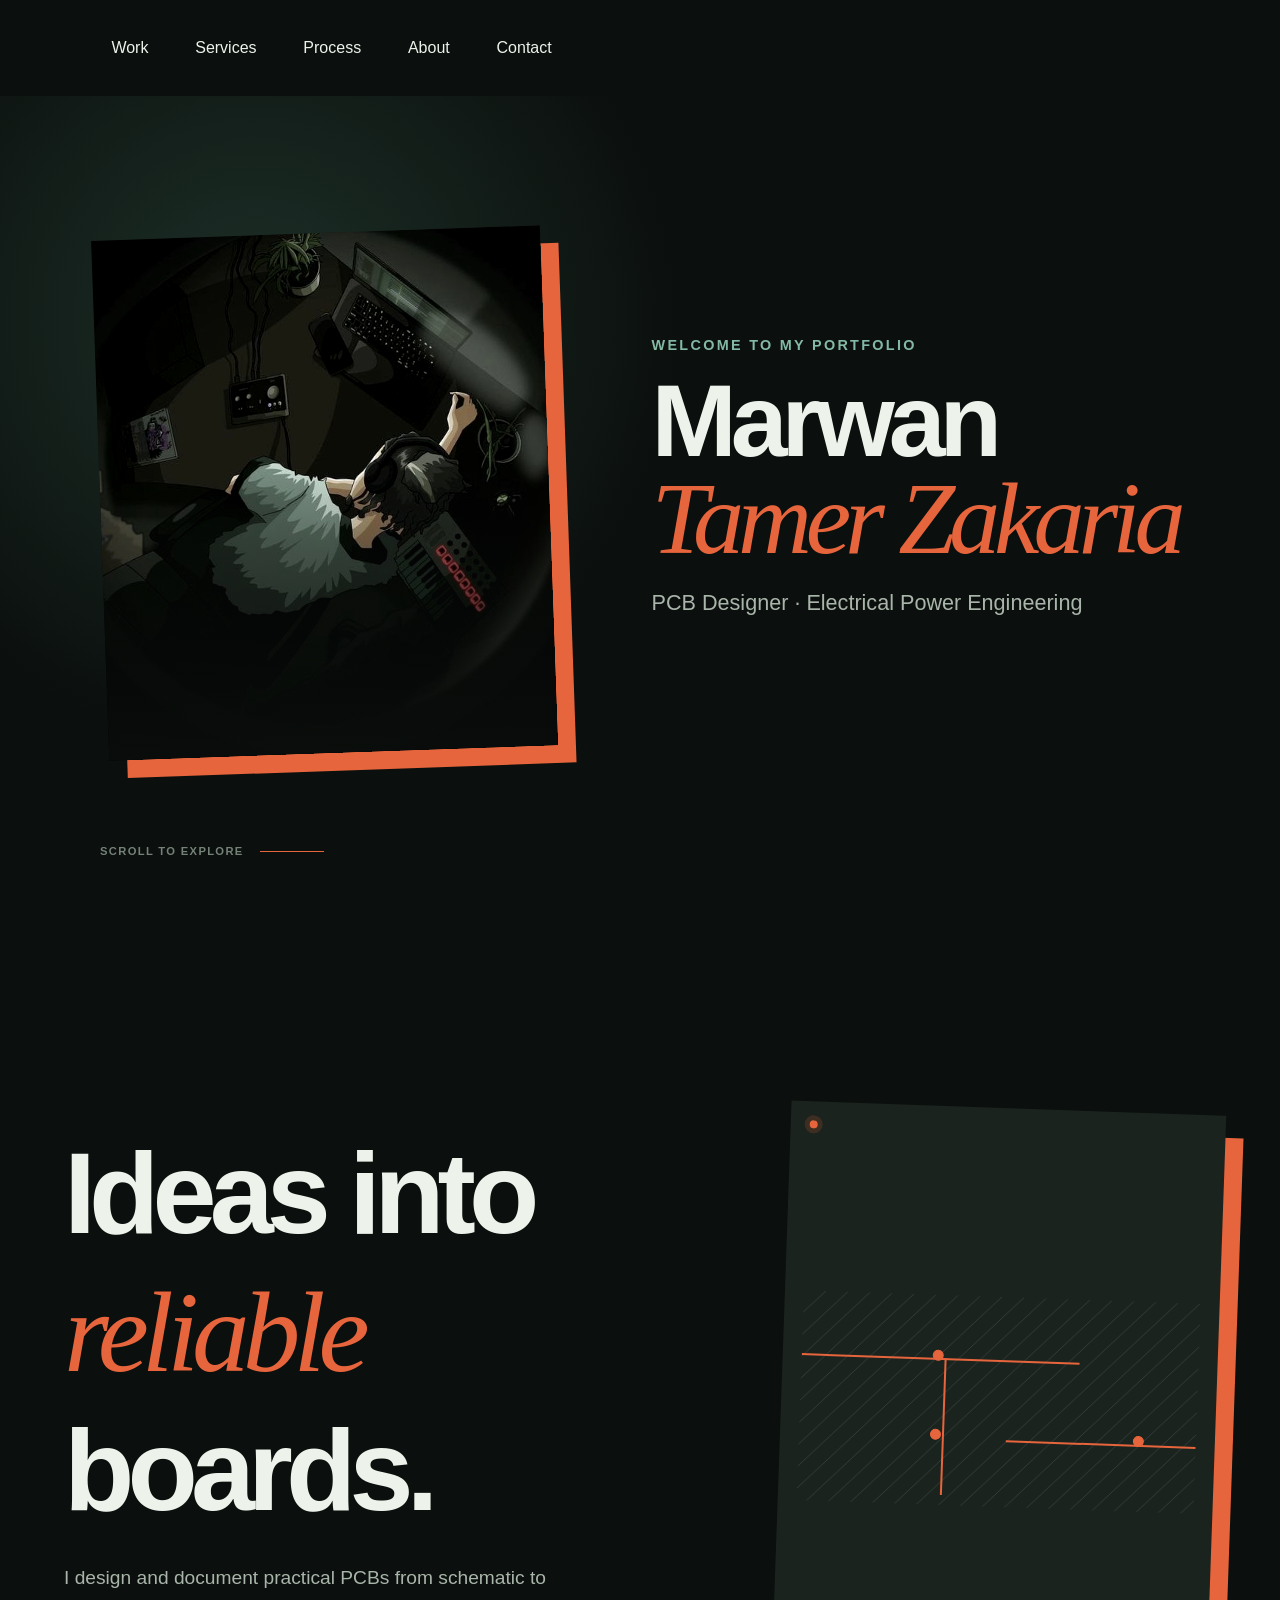
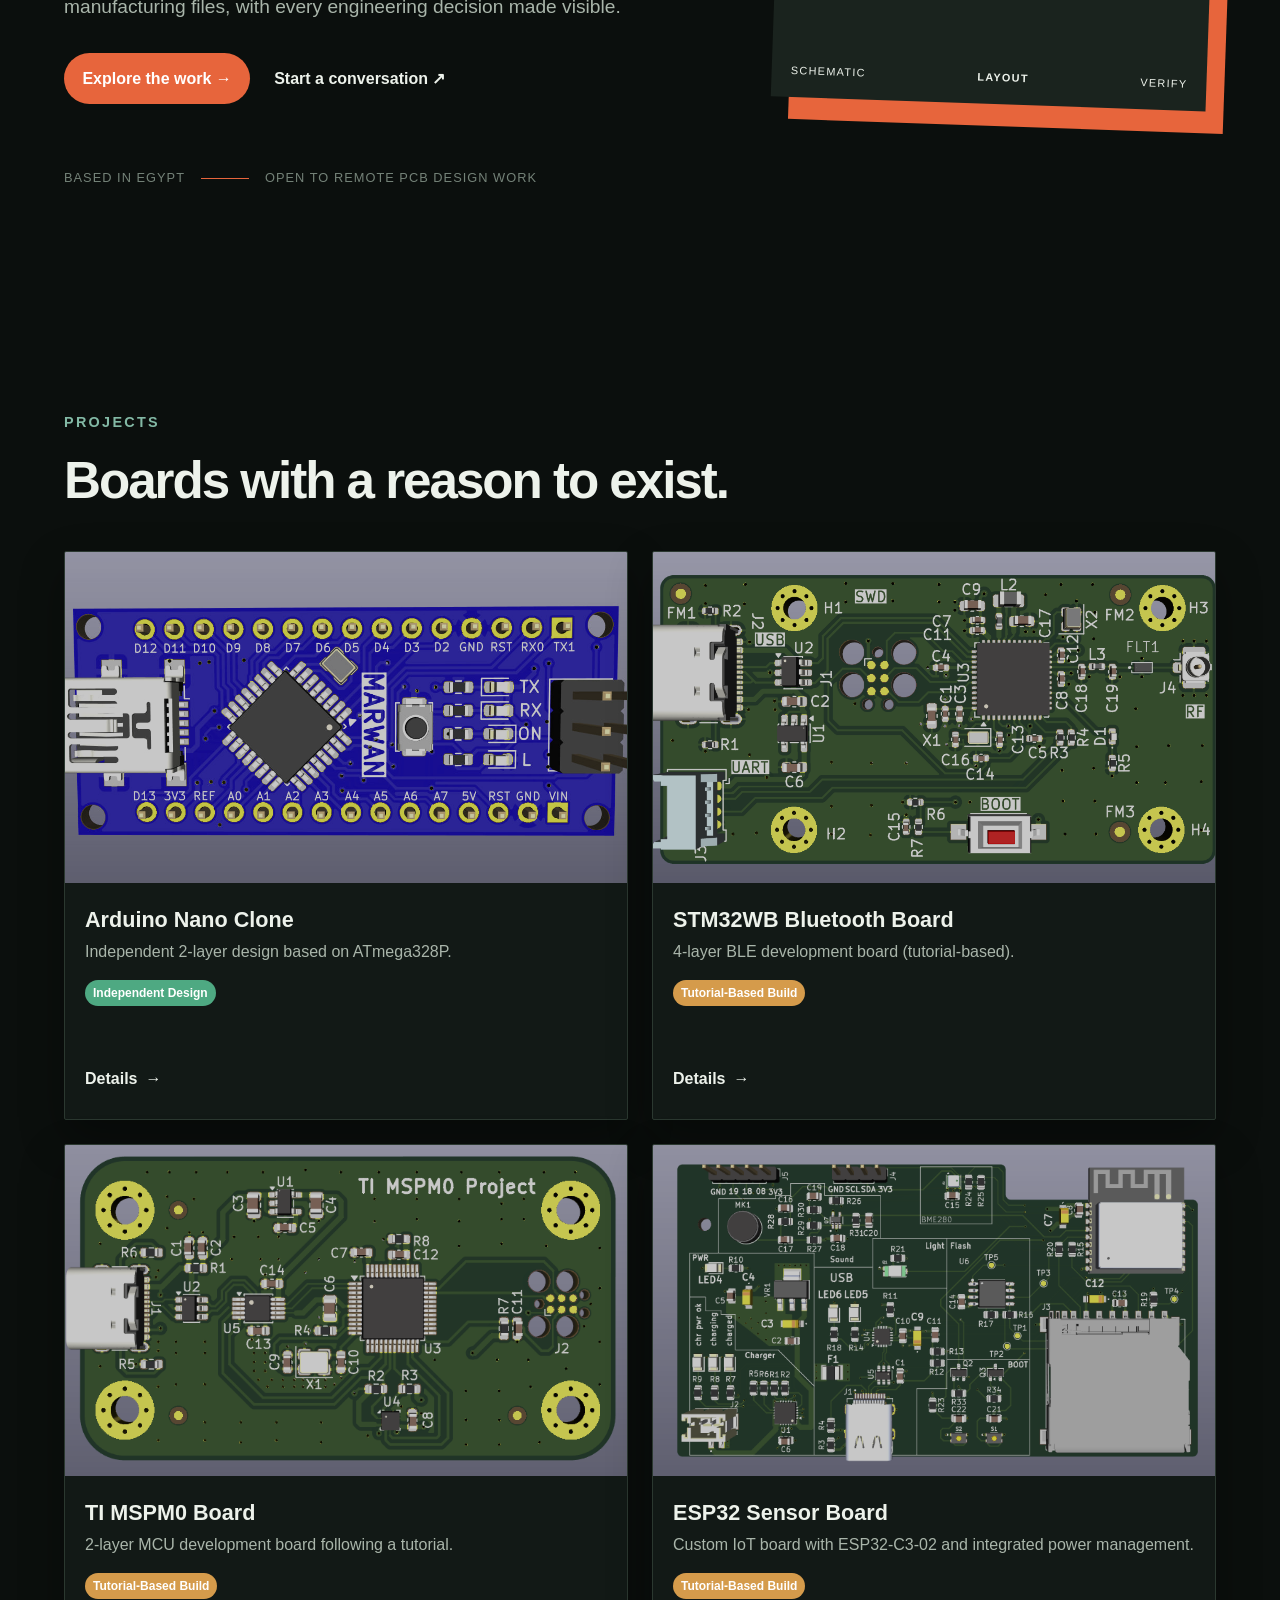
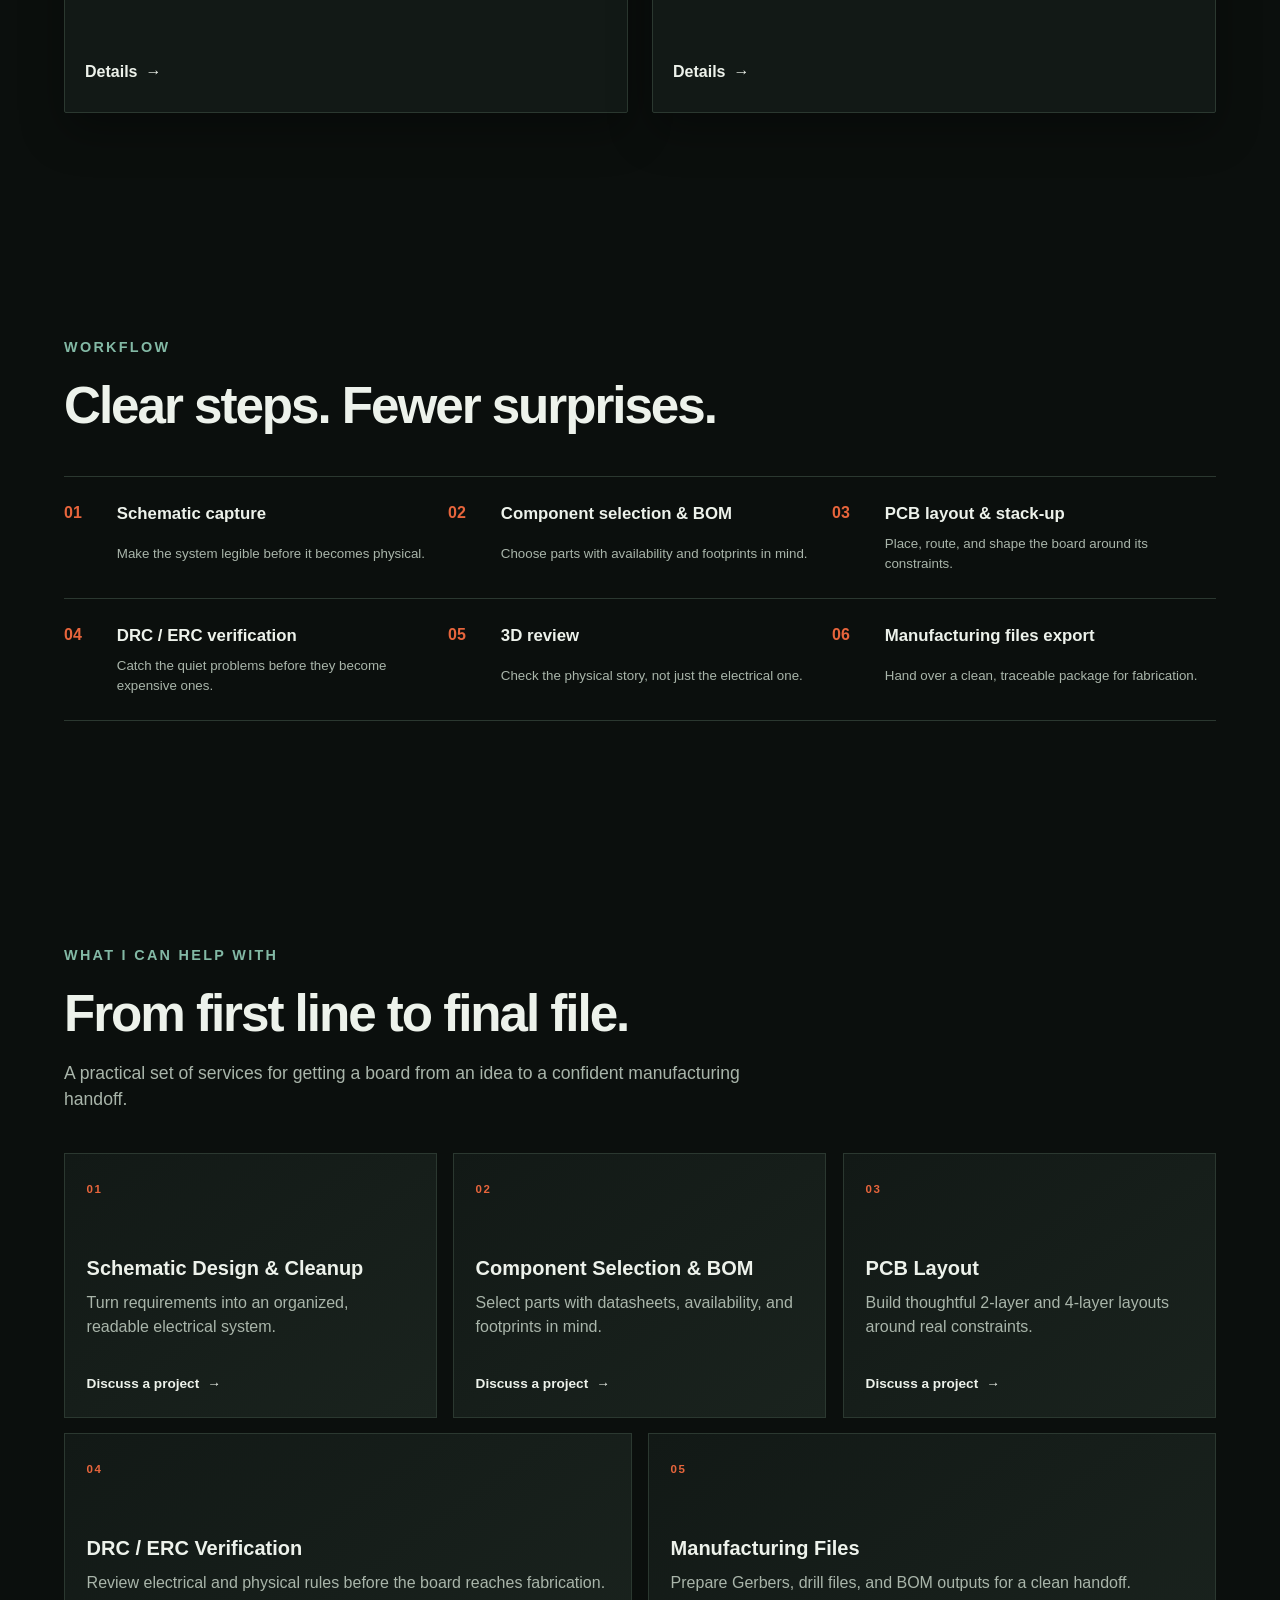
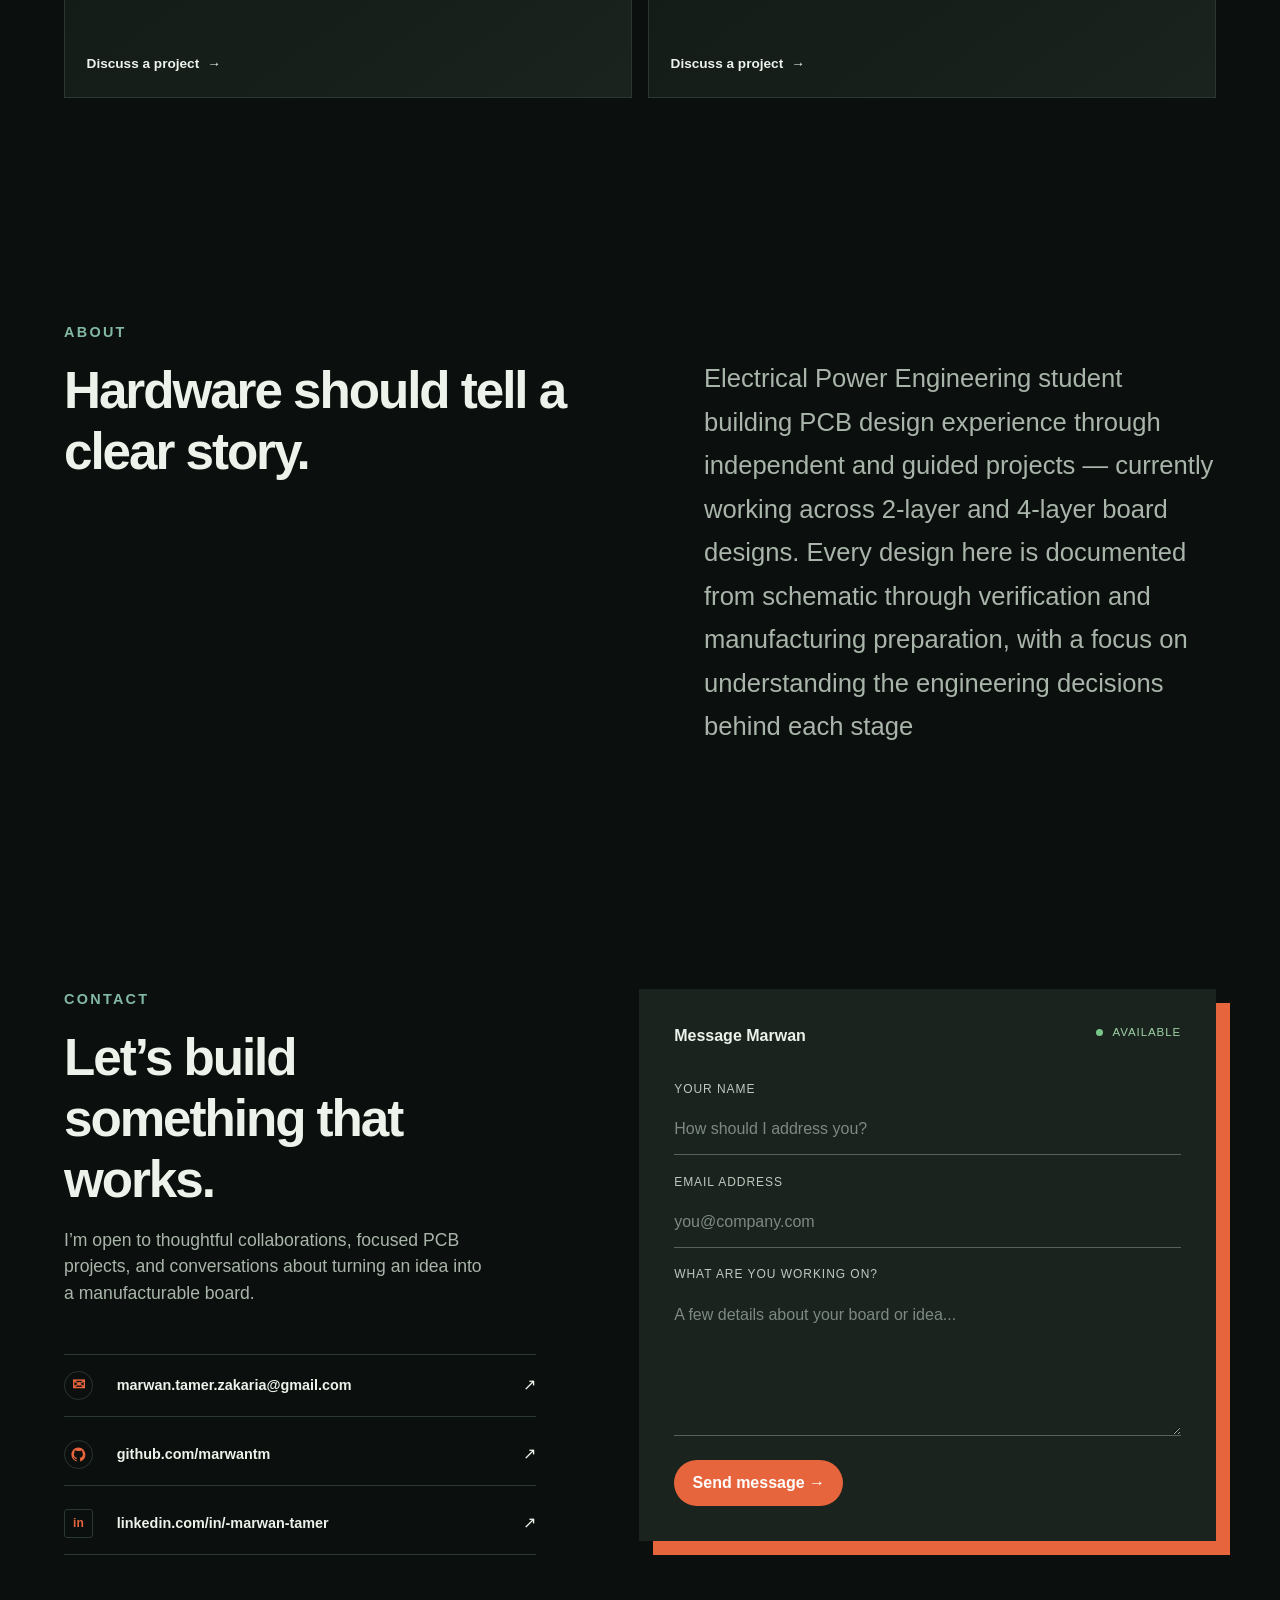
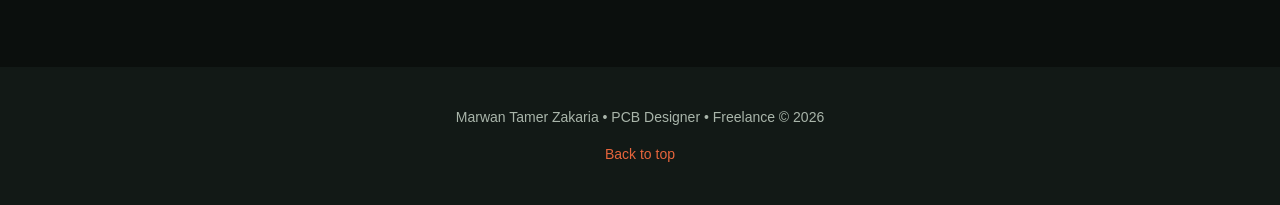
==== index.html @ 3e96b980 "Add files via upload" ====
<!DOCTYPE html>
<html lang="en">
<head>
  <meta charset="UTF-8">
  <meta name="viewport" content="width=device-width, initial-scale=1.0">
  <title>PCB Designer | Freelance</title>
  <meta name="description" content="Junior PCB designer portfolio showcasing an independent Arduino Nano clone and three tutorial‑based projects built with KiCad.">
  <meta property="og:title" content="PCB Designer | Freelance" />
  <meta property="og:description" content="Junior PCB designer portfolio showcasing an independent Arduino Nano clone and three tutorial‑based projects built with KiCad." />
  <link rel="stylesheet" href="css/variables.css">
  <link rel="stylesheet" href="css/base.css">
  <link rel="stylesheet" href="css/components.css">
  <link rel="stylesheet" href="css/project-page.css">
</head>
<body>
  <div class="scroll-progress" aria-hidden="true"><span></span></div>
  <!-- Top navigation -->
  <nav class="nav-primary intro-nav">
    <div class="container">
      <ul>
        <li><a href="#featured" data-scroll>Work</a></li>
        <li><a href="#services" data-scroll>Services</a></li>
        <li><a href="#process" data-scroll>Process</a></li>
        <li><a href="#about" data-scroll>About</a></li>
        <li><a href="#contact" data-scroll>Contact</a></li>
      </ul>
    </div>
  </nav>
  <!-- Intro cover page -->
  <section id="intro" class="intro-cover">
    <div class="intro-cover-inner">
      <div class="intro-photo">
        <img src="assets/images/marwan-hero.jpg" alt="Marwan's creative workspace" onerror="this.style.display='none'">
      </div>
      <div class="intro-copy">
        <p class="eyebrow">Welcome to my portfolio</p>
        <h1>Marwan<br><em>Tamer Zakaria</em></h1>
        <p>PCB Designer &middot; Electrical Power Engineering</p>
      </div>
    </div>
    <div class="intro-footer"><span>SCROLL TO EXPLORE</span><span class="intro-line"></span></div>
  </section>
  <!-- Hero Section -->
  <section id="hero" class="hero section container animate">
    <div class="hero-copy">
      <h1>Ideas into <em>reliable</em> boards.</h1>
      <p class="hero-lede">I design and document practical PCBs from schematic to manufacturing files, with every engineering decision made visible.</p>
      <div class="hero-actions">
        <a href="#featured" class="btn" data-scroll>Explore the work <span aria-hidden="true">&#8594;</span></a>
        <a href="#contact" class="text-link" data-scroll>Start a conversation <span aria-hidden="true">&#8599;</span></a>
      </div>
    </div>
    <div class="hero-console" aria-label="Portfolio snapshot">
      <div class="console-header"><span class="signal-dot"></span></div>
      <div class="trace-art" aria-hidden="true"><span></span><span></span><span></span><i></i><i></i><i></i></div>
      <div class="console-footer"><span>SCHEMATIC</span><strong>LAYOUT</strong><span>VERIFY</span></div>
    </div>
    <div class="hero-meta"><span>Based in Egypt</span><span class="meta-line"></span><span>Open to remote PCB design work</span></div>
  </section>

  <!-- Featured Work -->
  <section id="featured" class="section container animate">
    <div class="section-heading"><p class="eyebrow">Projects</p><h2>Boards with a reason to exist.</h2></div>
    <div class="grid project-grid">
      <div class="card project-card animate">
        <a class="card-image" href="project/nano-clone.html"><img src="assets/images/nano-clone/3d-front.jpg" alt="Arduino Nano Clone project preview"></a>
        <h3>Arduino Nano Clone</h3>
        <p>Independent 2‑layer design based on ATmega328P.</p>
        <span class="badge badge‑independent">Independent Design</span>
<p class="card-status">Design Status: In progress – Manufacturing pending</p>
        <a href="project/nano-clone.html" class="card-link">Details <span aria-hidden="true">&#8594;</span></a>
      </div>
      <div class="card project-card animate">
        <a class="card-image" href="project/stm32wb-bluetooth.html"><img src="assets/images/stm32wb-bluetooth/board.png" alt="STM32WB Bluetooth project preview"></a>
        <h3>STM32WB Bluetooth Board</h3>
        <p>4‑layer BLE development board (tutorial‑based).</p>
        <span class="badge badge‑tutorial">Tutorial‑Based Build</span>
<p class="card-status">Design Status: In progress – Manufacturing pending</p>
        <a href="project/stm32wb-bluetooth.html" class="card-link">Details <span aria-hidden="true">&#8594;</span></a>
      </div>
      <div class="card project-card animate">
        <a class="card-image" href="project/ti-mspm0.html"><img src="assets/images/ti-mspm0/board.png" alt="TI MSPM0 project preview"></a>
        <h3>TI MSPM0 Board</h3>
        <p>2‑layer MCU development board following a tutorial.</p>
        <span class="badge badge‑tutorial">Tutorial‑Based Build</span>
<p class="card-status">Design Status: In progress – Manufacturing pending</p>
        <a href="project/ti-mspm0.html" class="card-link">Details <span aria-hidden="true">&#8594;</span></a>
      </div>
      <div class="card project-card animate">
        <a class="card-image" href="project/esp32-sensor.html"><img src="assets/images/esp32-sensor/board.png" alt="ESP32 Sensor project preview"></a>
        <h3>ESP32 Sensor Board</h3>
        <p>Custom IoT board with ESP32‑C3‑02 and integrated power management.</p>
        <span class="badge badge‑tutorial">Tutorial‑Based Build</span>
<p class="card-status">Design Status: In progress – Manufacturing pending</p>
        <a href="project/esp32-sensor.html" class="card-link">Details <span aria-hidden="true">&#8594;</span></a>
      </div>
    </div>
  </section>

  <!-- Process -->
  <section id="process" class="section container animate">
    <div class="section-heading"><p class="eyebrow">Workflow</p><h2>Clear steps. Fewer surprises.</h2></div>
    <ol class="process-list">
      <li><span>01</span><strong>Schematic capture</strong><small>Make the system legible before it becomes physical.</small></li>
      <li><span>02</span><strong>Component selection & BOM</strong><small>Choose parts with availability and footprints in mind.</small></li>
      <li><span>03</span><strong>PCB layout & stack-up</strong><small>Place, route, and shape the board around its constraints.</small></li>
      <li><span>04</span><strong>DRC / ERC verification</strong><small>Catch the quiet problems before they become expensive ones.</small></li>
      <li><span>05</span><strong>3D review</strong><small>Check the physical story, not just the electrical one.</small></li>
      <li><span>06</span><strong>Manufacturing files export</strong><small>Hand over a clean, traceable package for fabrication.</small></li>
    </ol>
  </section>

  <!-- Services -->
  <section id="services" class="section container animate">
    <div class="section-heading"><p class="eyebrow">What I can help with</p><h2>From first line to final file.</h2><p>A practical set of services for getting a board from an idea to a confident manufacturing handoff.</p></div>
    <div class="service-grid">
      <article class="service-item"><span class="service-number">01</span><h3>Schematic Design & Cleanup</h3><p>Turn requirements into an organized, readable electrical system.</p><a href="#contact" class="card-link" data-scroll data-service="Schematic Design &amp; Cleanup">Discuss a project <span aria-hidden="true">&#8594;</span></a></article>
      <article class="service-item"><span class="service-number">02</span><h3>Component Selection & BOM</h3><p>Select parts with datasheets, availability, and footprints in mind.</p><a href="#contact" class="card-link" data-scroll data-service="Component Selection &amp; BOM">Discuss a project <span aria-hidden="true">&#8594;</span></a></article>
      <article class="service-item"><span class="service-number">03</span><h3>PCB Layout</h3><p>Build thoughtful 2-layer and 4-layer layouts around real constraints.</p><a href="#contact" class="card-link" data-scroll data-service="PCB Layout">Discuss a project <span aria-hidden="true">&#8594;</span></a></article>
      <article class="service-item"><span class="service-number">04</span><h3>DRC / ERC Verification</h3><p>Review electrical and physical rules before the board reaches fabrication.</p><a href="#contact" class="card-link" data-scroll data-service="DRC / ERC Verification">Discuss a project <span aria-hidden="true">&#8594;</span></a></article>
      <article class="service-item"><span class="service-number">05</span><h3>Manufacturing Files</h3><p>Prepare Gerbers, drill files, and BOM outputs for a clean handoff.</p><a href="#contact" class="card-link" data-scroll data-service="Manufacturing Files">Discuss a project <span aria-hidden="true">&#8594;</span></a></article>
    </div>
  </section>

  <!-- About -->
  <section id="about" class="section container animate">
    <div class="about-layout"><div><p class="eyebrow">About</p><h2>Hardware should tell a clear story.</h2></div><div class="about-copy"><p>Electrical Power Engineering student building PCB design experience through independent and guided projects &mdash; currently working across 2-layer and 4-layer board designs. Every design here is documented from schematic through verification and manufacturing preparation, with a focus on understanding the engineering decisions behind each stage</p></div></div>
  </section>

  <!-- Contact -->
  <section id="contact" class="section container animate">
    <div class="contact-layout">
      <div class="contact-intro">
        <p class="eyebrow">Contact</p>
        <h2>Let’s build something that works.</h2>
        <p>I’m open to thoughtful collaborations, focused PCB projects, and conversations about turning an idea into a manufacturable board.</p>
        <div class="contact-links">
          <a href="mailto:marwan.tamer.zakaria@gmail.com" aria-label="Email Marwan Tamer Zakaria"><span class="contact-icon" aria-hidden="true">&#9993;</span><strong>marwan.tamer.zakaria@gmail.com</strong><span aria-hidden="true">&#8599;</span></a>
          <a href="https://github.com/marwantm" target="_blank" rel="noopener" aria-label="Visit Marwan's GitHub"><span class="contact-icon contact-icon-github" aria-hidden="true"><svg viewBox="0 0 24 24"><path d="M12 2C6.48 2 2 6.58 2 12.24c0 4.52 2.87 8.35 6.84 9.7.5.1.68-.22.68-.49v-1.7c-2.78.62-3.37-1.38-3.37-1.38-.46-1.19-1.11-1.5-1.11-1.5-.91-.64.07-.63.07-.63 1 .07 1.53 1.06 1.53 1.06.9 1.58 2.36 1.12 2.94.86.09-.67.35-1.12.64-1.38-2.22-.26-4.56-1.14-4.56-5.06 0-1.12.39-2.03 1.03-2.75-.1-.26-.45-1.3.1-2.71 0 0 .84-.28 2.75 1.05A9.14 9.14 0 0 1 12 6.99c.85 0 1.7.12 2.49.36 1.91-1.33 2.75-1.05 2.75-1.05.55 1.41.2 2.45.1 2.71.64.72 1.03 1.63 1.03 2.75 0 3.93-2.35 4.8-4.58 5.05.36.32.68.94.68 1.9v2.82c0 .27.18.6.69.49A10.26 10.26 0 0 0 22 12.24C22 6.58 17.52 2 12 2Z"/></svg></span><strong>github.com/marwantm</strong><span aria-hidden="true">&#8599;</span></a>
          <a href="https://www.linkedin.com/in/-marwan-tamer" target="_blank" rel="noopener" aria-label="Visit Marwan's LinkedIn"><span class="contact-icon contact-icon-linkedin" aria-hidden="true">in</span><strong>linkedin.com/in/-marwan-tamer</strong><span aria-hidden="true">&#8599;</span></a>
        </div>
      </div>
      <form class="contact-form" action="mailto:marwan.tamer.zakaria@gmail.com" method="GET" enctype="text/plain">
        <div class="form-heading"><span>Message Marwan</span><span class="form-status"><i></i> Available</span></div>
        <label for="name">Your name</label>
        <input type="text" id="name" name="name" placeholder="How should I address you?" required>
        <label for="email">Email address</label>
        <input type="email" id="email" name="email" placeholder="you@company.com" required>
        <label for="message">What are you working on?</label>
        <textarea id="message" name="message" rows="5" placeholder="A few details about your board or idea..." required></textarea>
        <button type="submit" class="btn">Send message <span aria-hidden="true">&#8594;</span></button>
      </form>
    </div>
  </section>

  <footer>
    <div class="container">
      <p>Marwan Tamer Zakaria &#8226; PCB Designer &#8226; Freelance © 2026</p>
      <a href="#intro" data-scroll>Back to top</a>
    </div>
  </footer>

  <!-- Scripts -->
  <script type="module" src="js/navigation.js"></script>
    <script type="module" src="js/scroll-animations.js"></script>
  <script type="module">
    import { initNavigation } from './js/navigation.js';
        import { initScrollAnimations } from './js/scroll-animations.js';
    initNavigation();
        initScrollAnimations();
  </script>
</body>
</html>
---- css/variables.css ----
/* Portfolio design system */
:root {
  --bg-primary: #0b0f0d;
  --bg-surface: #121916;
  --bg-elevated: #1a231e;
  --text-primary: #edf2eb;
  --text-secondary: #a9b5aa;
  --text-muted: #748278;
  --border: #2b3830;
  --accent: #e7653c;
  --accent-hover: #f07d56;
  --accent-cool: #83b9a5;
  --status-success: #4ea982;
  --status-warning: #d59b4b;
  --shadow: 0 18px 45px rgba(0, 0, 0, 0.32);
}
---- css/base.css ----
/* Base styles – reset, typography, layout */

/* Box‑sizing */
*, *::before, *::after {
  box-sizing: border-box;
}

html {
  font-family: "Avenir Next", "Trebuchet MS", sans-serif;
  line-height: 1.5;
  -webkit-text-size-adjust: 100%;
  background-color: var(--bg-primary);
  scroll-behavior: smooth;
  color: var(--text-primary);
}

body {
  margin: 0;
  padding: 0;
  background-image: radial-gradient(var(--border) 0.7px, transparent 0.7px);
  background-size: 18px 18px;
  overflow-x: hidden;
}

h1, h2, h3, h4, h5, h6 {
  margin: 0 0 0.5rem 0;
  font-weight: 700;
  line-height: 1.2;
}

p {
  margin: 0 0 1rem 0;
}

a {
  color: var(--accent);
  text-decoration: none;
}
a:hover {
  text-decoration: underline;
}

img {
  max-width: 100%;
  height: auto;
  display: block;
}

/* Utility classes */
.container {
  width: 90%;
  max-width: 1200px;
  margin: 0 auto;
  padding: 1.5rem 0;
}

.section {
  padding: 7rem 0;
}

/* Larger typographic headings */
#hero h1 { font-size: clamp(3.5rem, 9vw, 8.5rem); letter-spacing: -0.06em; }
section h2 { font-size: clamp(2rem, 4vw, 4rem); letter-spacing: -0.04em; }

.sticky {
  position: sticky;
  top: 0;
  background: rgba(11, 15, 13, 0.88);
  backdrop-filter: blur(14px);
  z-index: 1000;
  border-bottom: 1px solid transparent;
  box-shadow: 0 8px 25px rgba(34, 45, 37, 0.04);
}

::selection { background: var(--accent); color: #0b0f0d; }

@media (max-width: 700px) {
  .container { width: calc(100% - 2.5rem); }
  .section { padding: 4.5rem 0; }
}
---- css/components.css ----
/* Component styles – buttons, cards, navigation, forms, etc. */

/* Buttons */
.btn {
  display: inline-block;
  padding: 0.85rem 1.15rem;
  background: var(--accent);
  color: #ffffff;
  border: none;
  border-radius: 999px;
  cursor: pointer;
  font-size: 1rem;
  font-weight: 700;
  transition: transform 0.25s ease, background 0.25s ease, box-shadow 0.25s ease;
}
.btn:hover {
  background: var(--accent-hover);
  transform: translateY(-3px);
  box-shadow: 0 10px 20px rgba(226, 96, 53, 0.22);
  text-decoration: none;
}

/* Cards (used for featured work) */
.card {
  background: var(--bg-surface);
  border: 1px solid var(--border);
  border-radius: 2px;
  padding: 0 1.25rem 1.35rem;
  box-shadow: var(--shadow);
  transition: transform 0.3s ease, border-color 0.3s ease, box-shadow 0.3s ease;
}
.card:hover {
  transform: translateY(-8px);
}

/* Badge */
.badge {
  display: inline-block;
  padding: 0.25rem 0.5rem;
  font-size: 0.75rem;
  font-weight: 600;
  border-radius: 4px;
  color: #ffffff;
}
.badge‑independent {
  background: var(--status-success);
}
.badge‑tutorial {
  background: var(--status-warning);
}

/* Navigation */
.nav-primary {
  display: flex;
  justify-content: space-between;
  align-items: center;
  background: var(--bg-primary);
  padding: 0.25rem max(1.25rem, calc((100% - 1200px) / 2));
}
.nav-primary ul {
  list-style: none;
  display: flex;
  gap: 1.5rem;
  margin: 0;
  padding: 0;
}
.nav-primary a {
  color: var(--text-primary);
  font-weight: 500;
}
.brand { display: flex; align-items: center; gap: 0.6rem; color: var(--text-primary) !important; font-weight: 800 !important; letter-spacing: -0.03em; }
.brand-mark { display: grid; place-items: center; width: 2rem; height: 2rem; color: var(--bg-surface); background: var(--text-primary); border-radius: 50%; font-size: 0.65rem; letter-spacing: 0; }
.nav-primary a:hover, .nav-primary a.active { color: var(--accent); text-decoration: none; }
.nav-primary a.active { font-weight: 800; }
.nav-contact { position: relative; }.nav-contact > a { display: inline-flex; align-items: center; padding: .45rem .65rem; border: 1px solid transparent; border-radius: 999px; transition: color .2s ease, background .2s ease, border-color .2s ease; }.nav-contact > a:hover, .nav-contact > a:focus-visible { color: var(--accent); background: var(--bg-elevated); border-color: var(--border); outline: none; }.nav-caret { display: inline-block; margin-left: .15rem; font-size: .8rem; transition: transform .2s ease; }.contact-menu { position: absolute; top: calc(100% + .65rem); right: 0; width: 10.5rem; padding: .45rem; border: 1px solid var(--border); background: var(--bg-elevated); box-shadow: var(--shadow); opacity: 0; visibility: hidden; transform: translateY(-8px); transition: opacity .2s ease, transform .2s ease, visibility .2s ease; }.nav-contact:hover .contact-menu, .nav-contact:focus-within .contact-menu, .nav-contact.is-open .contact-menu { opacity: 1 !important; visibility: visible !important; transform: translateY(0) !important; }.nav-contact:hover .nav-caret, .nav-contact:focus-within .nav-caret, .nav-contact.is-open .nav-caret { transform: rotate(180deg); }.contact-menu a { display: flex; align-items: center; gap: .65rem; padding: .65rem .7rem; color: var(--text-primary); font-size: .85rem; transition: color .2s ease, background .2s ease, transform .2s ease; }.contact-menu a:hover, .contact-menu a:focus-visible { background: var(--bg-surface); color: var(--accent); transform: translateX(4px); outline: none; }.contact-menu-icon { display: grid; place-items: center; width: 1.3rem; height: 1.3rem; color: var(--accent); font-size: .9rem; font-weight: 700; }.contact-menu-github svg { width: 1.05rem; height: 1.05rem; fill: currentColor; }.contact-menu-linkedin { border: 1px solid currentColor; border-radius: 2px; font-size: .65rem; }

.scroll-progress { position: fixed; inset: 0 0 auto; height: 3px; z-index: 2001; background: transparent; }
.scroll-progress span { display: block; height: 100%; width: 0; background: var(--accent); transform-origin: left; }

.intro-cover { min-height: 100vh; display: flex; flex-direction: column; justify-content: center; padding: clamp(2rem, 6vw, 6rem) max(1.25rem, calc((100% - 1200px) / 2)); background: radial-gradient(circle at 20% 25%, #1d3028 0, transparent 35%), var(--bg-primary); }
.intro-cover-inner { width: 100%; max-width: 1080px; margin: 0 auto; display: grid; grid-template-columns: minmax(260px, .85fr) minmax(0, 1fr); align-items: center; gap: clamp(2rem, 8vw, 8rem); }
.intro-photo { position: relative; min-height: 520px; overflow: hidden; background: radial-gradient(circle at 60% 30%, #374039 0, #161b18 35%, #080a09 75%); box-shadow: 18px 18px 0 var(--accent); transform: rotate(-2deg); }
.intro-photo::after { content: ""; position: absolute; inset: 0; background: linear-gradient(180deg, transparent 45%, rgba(11, 15, 13, .82)); pointer-events: none; }
.intro-photo img { width: 100%; height: 100%; min-height: 520px; object-fit: cover; filter: saturate(.78) contrast(1.1); }
.intro-photo-label { position: absolute; z-index: 1; bottom: 1.2rem; left: 1.2rem; color: var(--text-primary); font-size: .68rem; font-weight: 800; letter-spacing: .14em; }
.intro-copy h1 { margin: 1rem 0 1.2rem; font-size: clamp(3.5rem, 8vw, 7.5rem); line-height: .95; letter-spacing: -.06em; }
.intro-copy h1 em { color: var(--accent); font-family: Georgia, serif; font-weight: 400; }
.intro-copy > p:not(.eyebrow) { color: var(--text-secondary); font-size: clamp(1rem, 1.7vw, 1.35rem); margin-bottom: 2rem; }
.intro-footer { width: 100%; max-width: 1080px; margin: clamp(4rem, 10vh, 8rem) auto 0; display: flex; align-items: center; gap: 1rem; color: var(--text-muted); font-size: .7rem; font-weight: 800; letter-spacing: .12em; }.intro-line { width: 4rem; height: 1px; background: var(--accent); }

.hero { min-height: min(780px, calc(100vh - 4rem)); display: grid; grid-template-columns: minmax(0, 1.2fr) minmax(280px, 0.8fr); align-content: center; gap: 4rem; position: relative; }
.hero-copy { position: relative; z-index: 1; }
.eyebrow { color: var(--accent-cool); font-size: 0.9rem; font-weight: 800; letter-spacing: 0.16em; text-transform: uppercase; }
.hero h1 { max-width: 850px; margin: 1rem 0 1.5rem; }
.hero h1 em { color: var(--accent); font-family: Georgia, serif; font-weight: 400; }
.hero-lede { color: var(--text-secondary); font-size: clamp(1rem, 1.5vw, 1.25rem); max-width: 560px; }
.hero-actions { display: flex; align-items: center; gap: 1.5rem; margin-top: 2rem; flex-wrap: wrap; }
.text-link, .card-link { color: var(--text-primary); font-weight: 800; }
.text-link:hover, .card-link:hover { color: var(--accent); text-decoration: none; }
.hero-console { background: var(--bg-elevated); color: var(--text-primary); min-height: 350px; padding: 1.2rem; display: flex; flex-direction: column; justify-content: space-between; transform: rotate(2deg); box-shadow: 18px 22px 0 var(--accent); }
.console-header, .console-footer { display: flex; justify-content: space-between; font-size: 0.68rem; letter-spacing: 0.12em; }
.signal-dot { width: 8px; height: 8px; background: var(--accent); border-radius: 50%; box-shadow: 0 0 0 5px rgba(226, 96, 53, 0.18); }
.trace-art { height: 210px; position: relative; background: linear-gradient(135deg, transparent 49%, rgba(237, 242, 235, .12) 50%, transparent 51%); background-size: 22px 22px; overflow: hidden; }
.trace-art span, .trace-art i { position: absolute; display: block; border: 1px solid var(--accent); }
.trace-art span:nth-child(1) { width: 70%; top: 30%; left: 0; }.trace-art span:nth-child(2) { height: 65%; top: 30%; left: 36%; }.trace-art span:nth-child(3) { width: 48%; top: 68%; right: 0; }
.trace-art i { width: 11px; height: 11px; border-radius: 50%; background: var(--accent); }.trace-art i:nth-of-type(1) { top: 26%; left: 33%; }.trace-art i:nth-of-type(2) { top: 64%; left: 33%; }.trace-art i:nth-of-type(3) { top: 64%; right: 13%; }
.hero-meta { grid-column: 1 / -1; display: flex; gap: 1rem; align-items: center; color: var(--text-muted); font-size: 0.8rem; text-transform: uppercase; letter-spacing: 0.08em; }.meta-line { width: 3rem; height: 1px; background: var(--accent); }
.section-heading { max-width: 680px; margin-bottom: 2.5rem; }.section-heading h2 { margin-bottom: 1rem; }.section-heading > p:last-child { color: var(--text-secondary); font-size: 1.1rem; }
.service-grid { display: grid; grid-template-columns: repeat(6, 1fr); gap: 1rem; }.service-item { grid-column: span 2; min-height: 250px; padding: 1.35rem; border: 1px solid var(--border); background: linear-gradient(145deg, var(--bg-surface), var(--bg-elevated)); transition: transform .3s ease, border-color .3s ease; }.service-item:nth-child(n + 4) { grid-column: span 3; }.service-item:hover { transform: translateY(-6px); border-color: var(--accent); }.service-number, .skills-marker { color: var(--accent); font-size: .72rem; font-weight: 800; letter-spacing: .12em; }.service-item h3 { margin: 3.5rem 0 .7rem; font-size: 1.25rem; }.service-item p { min-height: 3.2rem; color: var(--text-secondary); }.service-item .card-link { font-size: .85rem; }
.skills-header { display: flex; justify-content: space-between; gap: 2rem; }.skills-marker { padding-top: 1rem; text-align: right; }.skills-marker small { color: var(--text-muted); font-size: .55rem; }.skill-list { border-top: 1px solid var(--border); }.skill-row { display: grid; grid-template-columns: 3rem minmax(170px, .7fr) 1fr; gap: 1rem; align-items: center; padding: 1.2rem 0; border-bottom: 1px solid var(--border); }.skill-row > span { color: var(--accent); font-size: .75rem; font-weight: 800; }.skill-row strong { font-size: 1.1rem; }.skill-row p { margin: 0; color: var(--text-secondary); }.about-layout { display: grid; grid-template-columns: 1fr 1fr; gap: clamp(2rem, 10vw, 10rem); align-items: start; }.about-layout h2 { margin-top: 1rem; }.about-copy { padding-top: 2.2rem; color: var(--text-secondary); font-size: 1.15rem; }.about-copy strong { color: var(--text-primary); }.about-facts { display: grid; grid-template-columns: repeat(3, 1fr); gap: 1rem; margin-top: 2.5rem; padding-top: 1.2rem; border-top: 1px solid var(--border); font-size: .78rem; }.about-facts span { display: grid; gap: .35rem; }.about-facts strong { color: var(--accent-cool); font-size: .65rem; letter-spacing: .1em; text-transform: uppercase; }
.contact-layout { display: grid; grid-template-columns: minmax(0, 0.9fr) minmax(320px, 1.1fr); gap: clamp(2rem, 8vw, 8rem); align-items: start; }.contact-intro h2 { margin: 1rem 0; }.contact-intro > p:not(.eyebrow) { color: var(--text-secondary); max-width: 420px; font-size: 1.1rem; }.contact-links { margin-top: 3rem; border-top: 1px solid var(--border); }.contact-links a { display: grid; grid-template-columns: 2.5rem 1fr auto; gap: 0.8rem; align-items: center; padding: 1rem 0; border-bottom: 1px solid var(--border); color: var(--text-primary); }.contact-links a:hover { color: var(--accent); text-decoration: none; }.contact-icon { display: grid; place-items: center; width: 1.8rem; height: 1.8rem; border: 1px solid var(--border); border-radius: 50%; color: var(--accent); font-size: 1rem; font-weight: 700; }.contact-icon-github { font-size: .65rem; box-shadow: inset 0 0 0 4px var(--bg-primary); }.contact-icon-linkedin { border-radius: 3px; font-size: .75rem; }.contact-links strong { font-size: 0.9rem; overflow-wrap: anywhere; }.contact-form { padding: clamp(1.3rem, 3vw, 2.2rem); background: var(--bg-elevated); color: var(--text-primary); box-shadow: 14px 14px 0 var(--accent); }.form-heading { display: flex; justify-content: space-between; gap: 1rem; margin-bottom: 2rem; font-weight: 800; }.form-status { color: #9dd2a6; font-size: 0.72rem; font-weight: 500; text-transform: uppercase; letter-spacing: 0.08em; }.form-status i { display: inline-block; width: 7px; height: 7px; margin-right: 0.35rem; background: #76c788; border-radius: 50%; }.contact-form label { display: block; margin: 1.1rem 0 0.4rem; color: #bfc9c0; font-size: 0.75rem; text-transform: uppercase; letter-spacing: 0.08em; }.contact-form input, .contact-form textarea { display: block; width: 100%; padding: 0.8rem 0; border: 0; border-bottom: 1px solid #55615b; border-radius: 0; outline: 0; background: transparent; color: var(--text-primary); font: inherit; resize: vertical; }.contact-form input::placeholder, .contact-form textarea::placeholder { color: #7d8981; }.contact-form input:focus, .contact-form textarea:focus { border-color: var(--accent); }.contact-form .btn { margin-top: 1.5rem; }
.project-grid { display: grid; grid-template-columns: repeat(2, minmax(0, 1fr)); gap: 1.5rem; }
.project-card { text-align: left; overflow: hidden; padding-bottom: 1.75rem; }.project-card h3 { margin-top: 1.5rem; font-size: 1.35rem; }.project-card p { color: var(--text-secondary); max-width: 34rem; }.card-image { display: block; margin: 0 -1.25rem; background: var(--bg-elevated); overflow: hidden; aspect-ratio: 1.7; }.card-image img { width: 100%; height: 100%; object-fit: cover; filter: brightness(.78) saturate(.82); transition: transform 0.5s ease, filter 0.5s ease; }.project-card:hover .card-image img { transform: scale(1.06); filter: brightness(.95) saturate(1); }.card-link { display: inline-flex; gap: 0.5rem; margin-top: 1rem; }.badge { border-radius: 999px; }.card-status { opacity: 1; }
.process-list { list-style: none; padding: 0; margin: 0; display: grid; grid-template-columns: repeat(3, 1fr); border-top: 1px solid var(--border); }.process-list li { display: grid; grid-template-columns: 2.5rem 1fr; column-gap: 0.8rem; padding: 1.5rem 1rem 1.5rem 0; border-bottom: 1px solid var(--border); }.process-list span { color: var(--accent); font-weight: 800; }.process-list strong { font-size: 1.05rem; }.process-list small { grid-column: 2; color: var(--text-secondary); margin-top: 0.5rem; }

@media (max-width: 900px) { .project-grid { grid-template-columns: repeat(2, 1fr); }.hero { gap: 2rem; }.hero-console { min-height: 280px; } }
@media (max-width: 900px) { .service-grid { grid-template-columns: repeat(2, 1fr); }.service-item, .service-item:nth-child(n + 4) { grid-column: span 1; }.about-layout { gap: 2rem; } }
@media (max-width: 650px) { .nav-primary { align-items: flex-start; }.nav-primary ul { gap: 0.8rem; overflow-x: auto; scrollbar-width: none; padding-bottom: 0.2rem; }.nav-primary ul::-webkit-scrollbar { display: none; }.brand span:last-child { display: none; }.hero { display: block; padding-top: 5rem; }.hero-console { margin: 3rem 0 1rem; transform: rotate(1deg); }.hero-meta { margin-top: 3rem; }.project-grid, .process-list, .contact-layout { grid-template-columns: 1fr; }.process-list li { padding-right: 0; }.contact-links { margin-top: 2rem; }.contact-form { margin-top: 1rem; box-shadow: 8px 8px 0 var(--accent); } }
@media (max-width: 650px) { .skills-header, .about-layout { display: block; }.skills-marker { display: none; }.skill-row { grid-template-columns: 2rem 1fr; gap: .6rem; }.skill-row p { grid-column: 2; }.about-copy { padding-top: 0; }.about-facts { grid-template-columns: 1fr; } }
@media (max-width: 650px) { .intro-cover { min-height: 100svh; padding-top: 4rem; padding-bottom: 2rem; }.intro-cover-inner { display: flex; flex-direction: column-reverse; align-items: stretch; gap: 3rem; }.intro-photo { min-height: 45vh; max-height: 480px; }.intro-photo img { min-height: 45vh; }.intro-copy h1 { font-size: clamp(3.5rem, 17vw, 5.5rem); }.intro-footer { margin-top: 4rem; } }

/* Footer */
.about-copy { font-size: clamp(1.25rem, 2vw, 1.65rem); line-height: 1.7; }
.nav-primary ul > li > a { display: inline-block; padding: .45rem .65rem; border: 1px solid transparent; border-radius: 999px; transition: color .2s ease, background .2s ease, border-color .2s ease, transform .2s ease, box-shadow .2s ease; }
.nav-primary ul > li > a:hover, .nav-primary ul > li > a:focus-visible { color: var(--accent); background: var(--bg-elevated); border-color: var(--border); transform: translateY(-3px); box-shadow: 0 8px 18px rgba(231, 101, 60, .22); outline: none; text-decoration: none; }
.contact-links a { position: relative; transition: color .2s ease, border-color .2s ease, transform .25s ease, box-shadow .25s ease; }
.contact-links a + a { margin-top: .45rem; }
.contact-links a:hover, .contact-links a:focus-visible { transform: translateY(-4px); border-color: var(--accent); box-shadow: 0 8px 18px rgba(231, 101, 60, .2); outline: none; }
.nav-contact > a { transition: color .2s ease, background .2s ease, border-color .2s ease, transform .2s ease, box-shadow .2s ease; }
.nav-contact > a:hover, .nav-contact > a:focus-visible { transform: translateY(-3px); box-shadow: 0 8px 18px rgba(231, 101, 60, .28); }
.contact-menu a:hover, .contact-menu a:focus-visible { transform: translate(4px, -2px); }

.contact-icon-github svg { width: 1.05rem; height: 1.05rem; fill: currentColor; }

footer {
  background: var(--bg-surface);
  color: var(--text-secondary);
  padding: 1rem 0;
  text-align: center;
  font-size: 0.875rem;
}

/* Lightbox overlay */
#lightbox {
  position: fixed;
  inset: 0;
  background: rgba(0,0,0,0.8);
  display: none;
  align-items: center;
  justify-content: center;
  z-index: 2000;
}
#lightbox img {
  max-width: 90%;
  max-height: 90%;
}

/* Scroll reveal animations */
.pre-animation {
  opacity: 0;
  transform: translateY(36px) scale(.985);
  transition: opacity 0.8s ease, transform 0.8s cubic-bezier(.16, 1, .3, 1);
  will-change: opacity, transform;
}
.pre-animation:not(.in-view) {
  opacity: 0 !important;
  transform: translateY(36px) scale(.985) !important;
}
.in-view {
  opacity: 1;
  transform: translateY(0) scale(1);
}

@media (prefers-reduced-motion: reduce) {
  html { scroll-behavior: auto; }
}

/* Card enhancements */
.card:hover, .card:focus-visible {
  border-color: var(--accent);
  box-shadow: var(--shadow);
}
.card-status {
  opacity: 0;
  font-size: 0.85rem;
  margin-top: 0.5rem;
  transition: opacity 0.2s ease;
}
.card:hover .card-status, .card:focus-visible .card-status {
  opacity: 1;
}

/* Active nav link */
.nav-primary a.active {
  font-weight: bold;
}
---- css/project-page.css ----
/* Project page layout – sidebar + content, responsive */

.project-container {
  display: grid;
  grid-template-columns: 250px 1fr;
  gap: 2rem;
}

@media (max-width: 991px) {
  .project-container {
    grid-template-columns: 1fr;
  }
}

.project-sidebar {
  position: sticky;
  top: 80px; /* below top nav */
  height: fit-content;
}

.project-sidebar ul {
  list-style: none;
  padding: 0;
  margin: 0;
}

.project-sidebar a {
  display: block;
  padding: 0.5rem 0;
  color: var(--text-primary);
}

.project-content section {
  margin-bottom: 3rem;
}

.status-block {
  background: var(--bg-elevated);
  border-left: 4px solid var(--accent);
  padding: 1rem;
  margin-bottom: 1rem;
}

.spec-table {
  width: 100%;
  border-collapse: collapse;
  margin-bottom: 2rem;
}
.spec-table th,
.spec-table td {
  border: 1px solid var(--border);
  padding: 0.5rem;
  text-align: left;
}
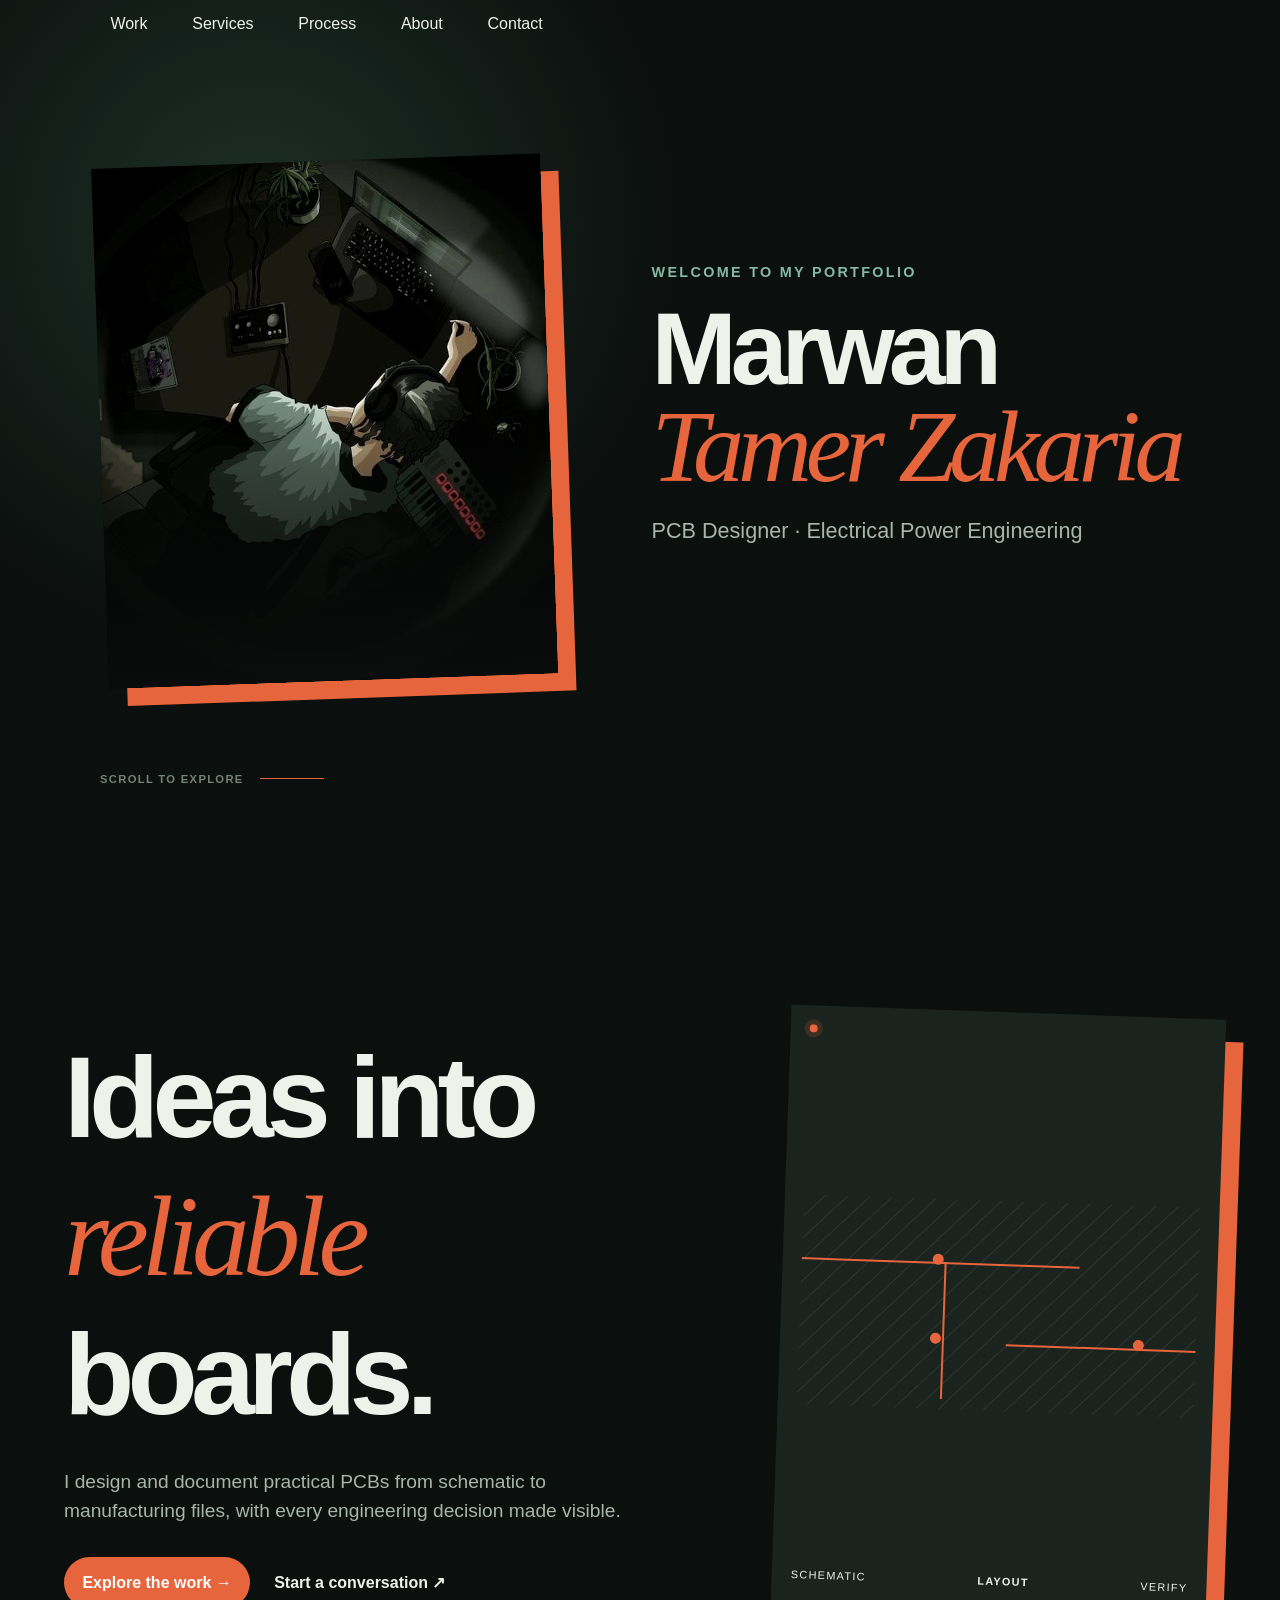
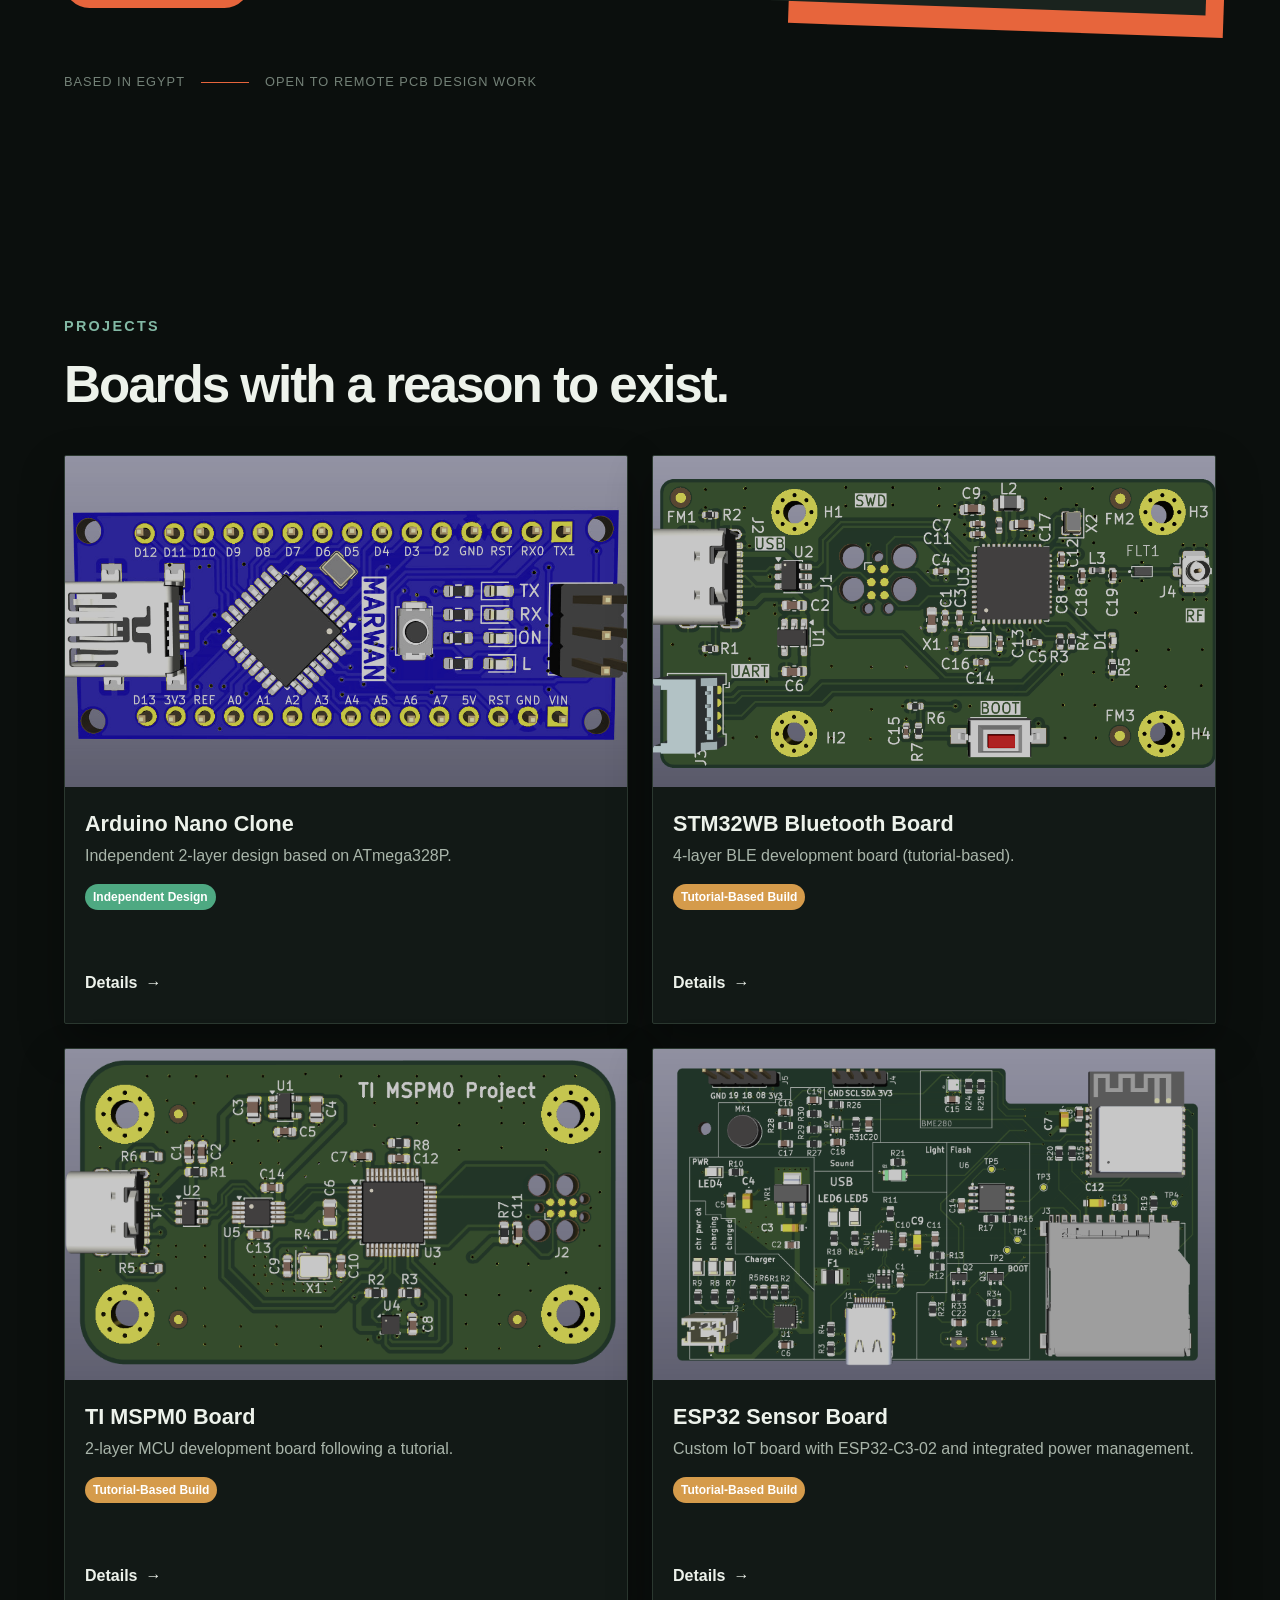
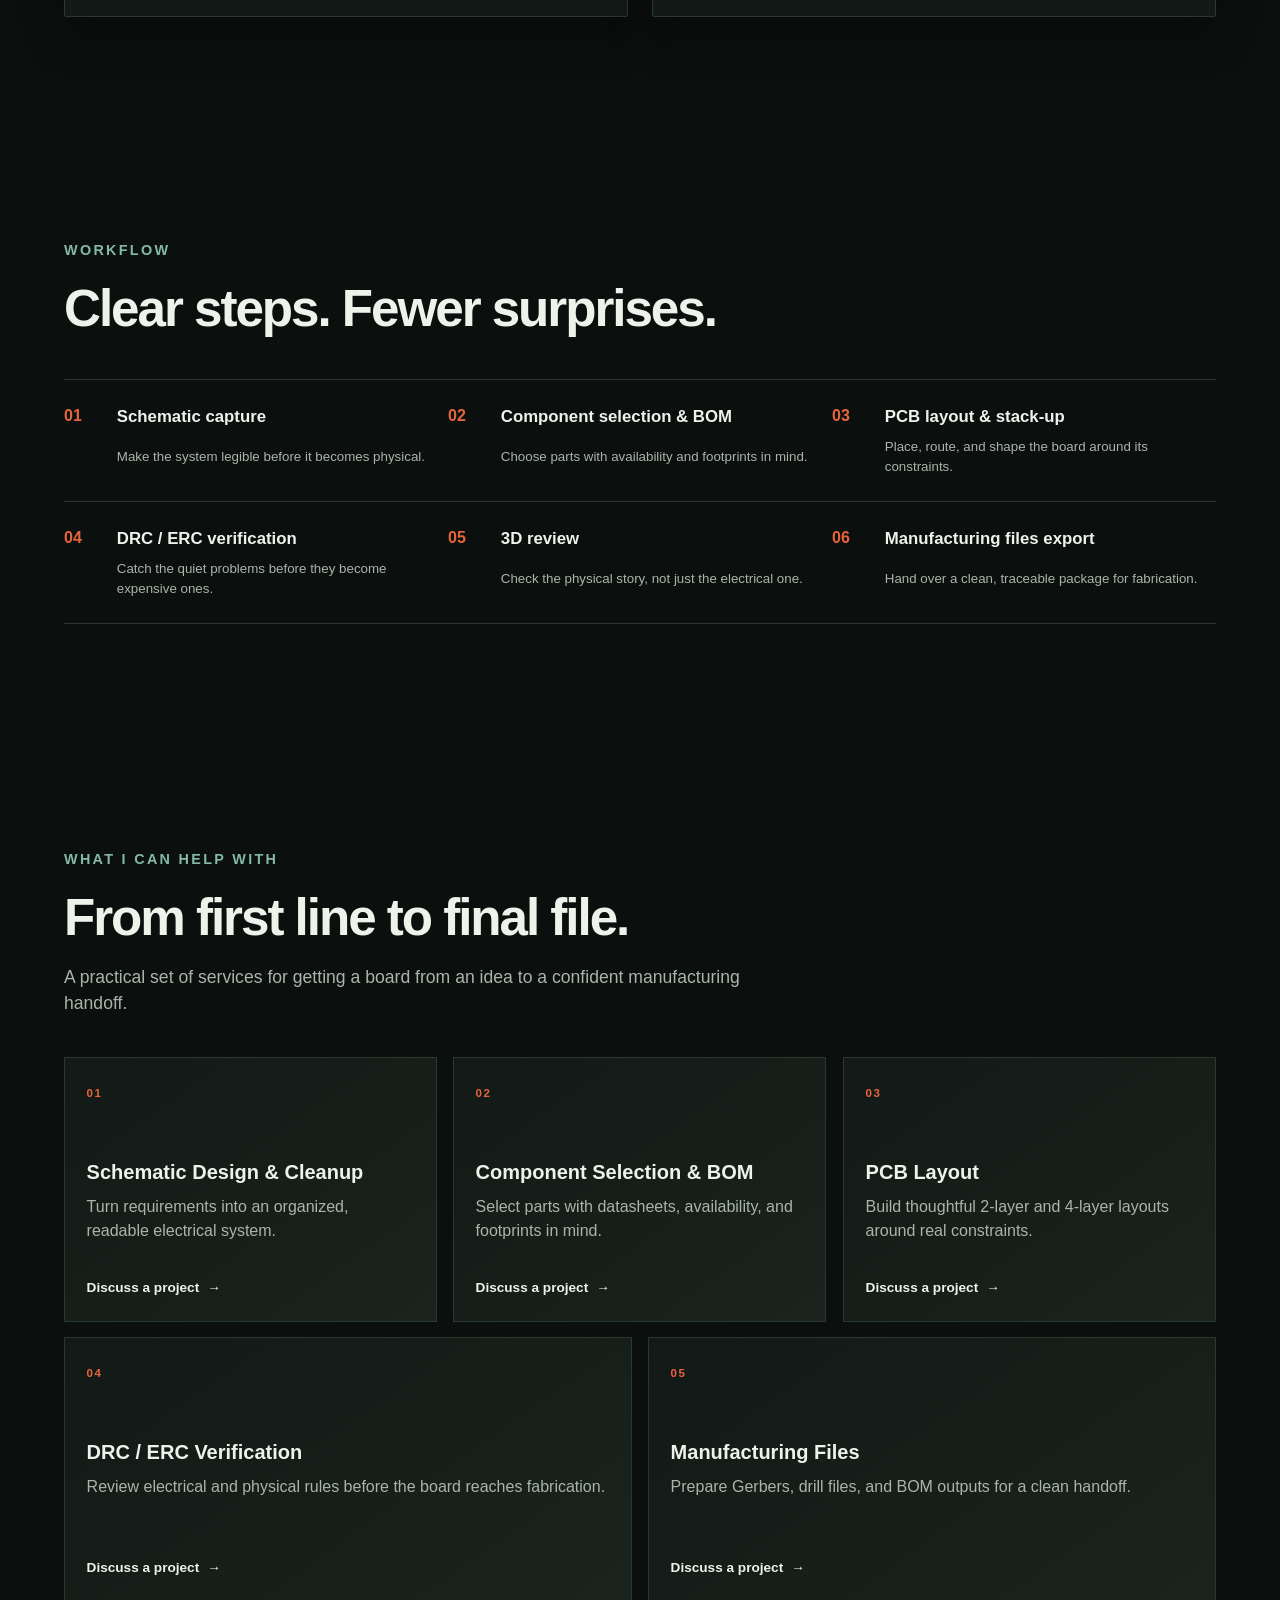
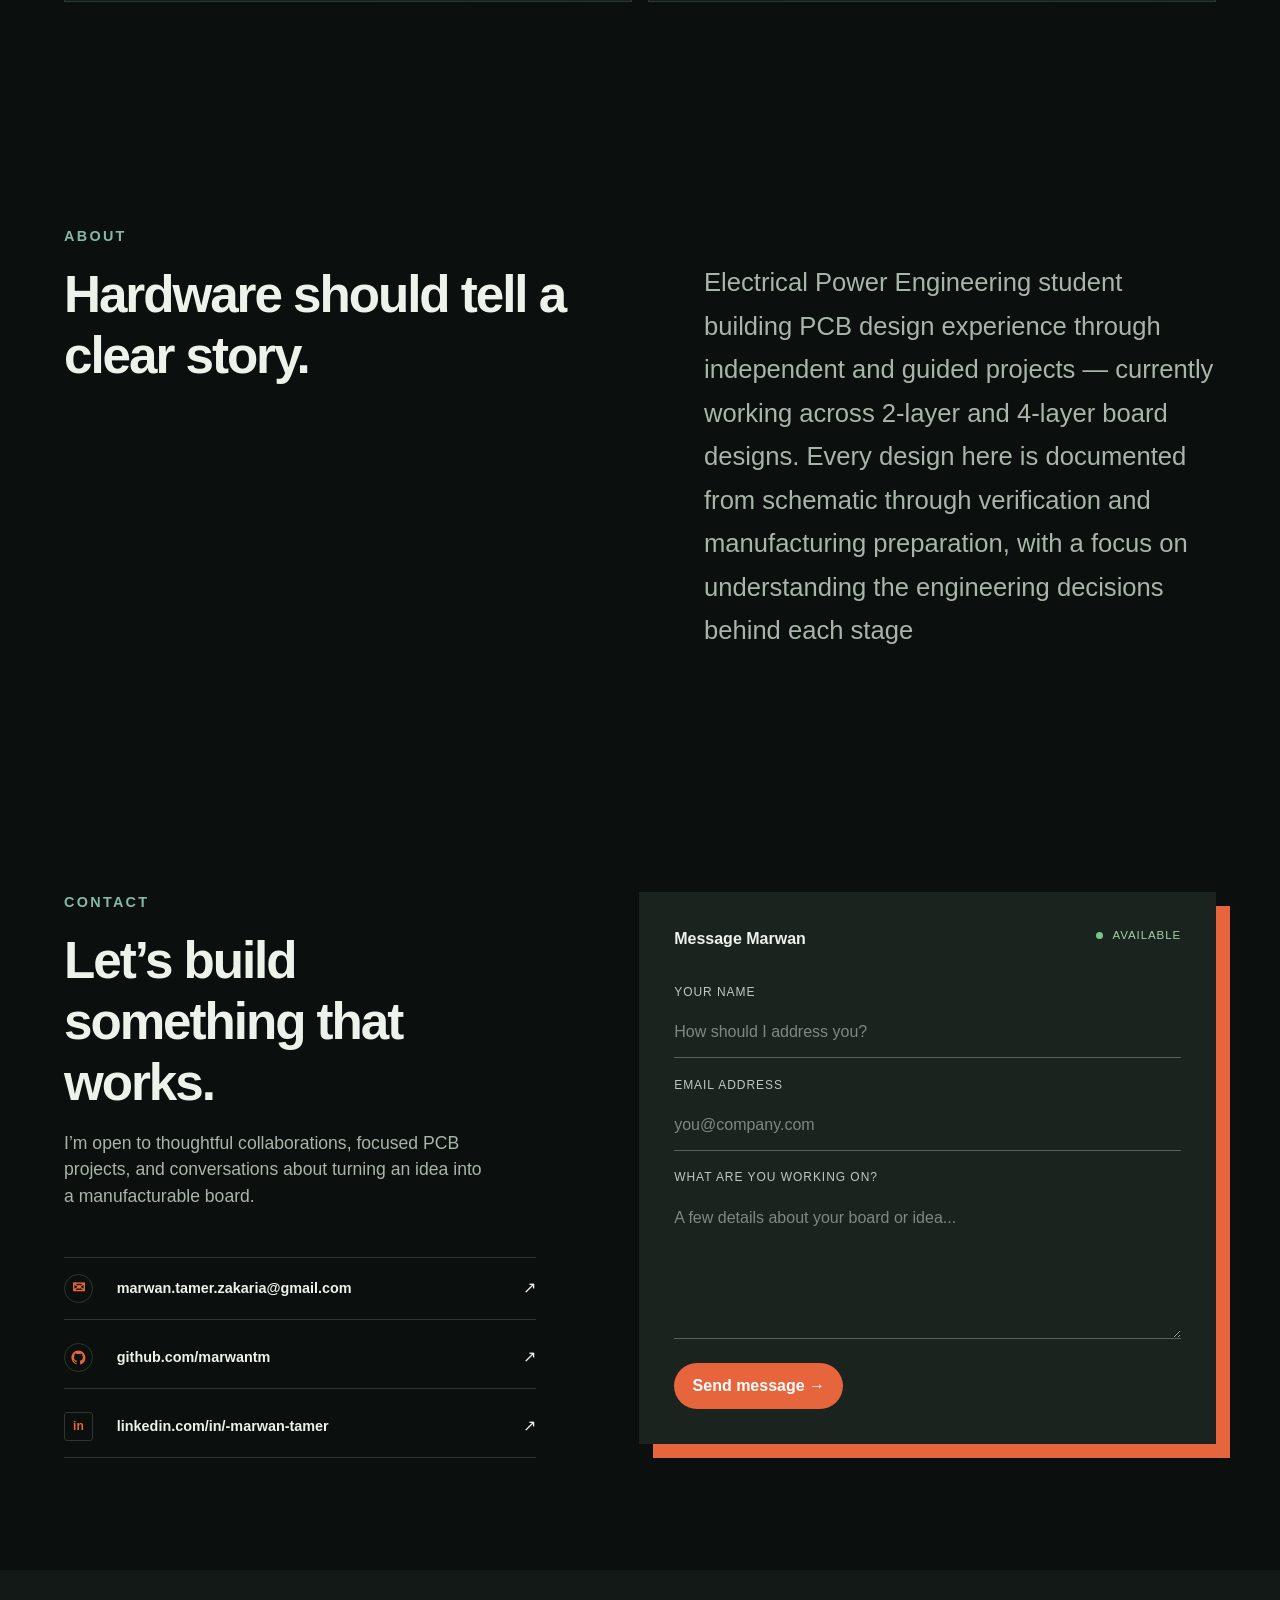
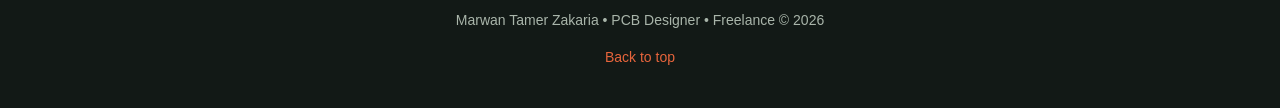
==== commit 50adb79a: "Add files via upload" ====
--- a/index.html
+++ b/index.html
@@ -140,7 +140,11 @@
           <a href="https://www.linkedin.com/in/-marwan-tamer" target="_blank" rel="noopener" aria-label="Visit Marwan's LinkedIn"><span class="contact-icon contact-icon-linkedin" aria-hidden="true">in</span><strong>linkedin.com/in/-marwan-tamer</strong><span aria-hidden="true">&#8599;</span></a>
         </div>
       </div>
-      <form class="contact-form" action="mailto:marwan.tamer.zakaria@gmail.com" method="GET" enctype="text/plain">
+      <form class="contact-form" action="https://api.web3forms.com/submit" method="POST">
+        <input type="hidden" name="access_key" value="YOUR_ACCESS_KEY_HERE">
+        <input type="hidden" name="subject" value="New portfolio inquiry">
+        <input type="hidden" name="from_name" value="Portfolio Contact Form">
+        <input class="honeypot" type="checkbox" name="botcheck" tabindex="-1" autocomplete="off" aria-hidden="true">
         <div class="form-heading"><span>Message Marwan</span><span class="form-status"><i></i> Available</span></div>
         <label for="name">Your name</label>
         <input type="text" id="name" name="name" placeholder="How should I address you?" required>
@@ -149,6 +153,7 @@
         <label for="message">What are you working on?</label>
         <textarea id="message" name="message" rows="5" placeholder="A few details about your board or idea..." required></textarea>
         <button type="submit" class="btn">Send message <span aria-hidden="true">&#8594;</span></button>
+        <p class="contact-form-message" role="status" aria-live="polite" hidden></p>
       </form>
     </div>
   </section>
@@ -165,9 +170,11 @@
     <script type="module" src="js/scroll-animations.js"></script>
   <script type="module">
     import { initNavigation } from './js/navigation.js';
-        import { initScrollAnimations } from './js/scroll-animations.js';
+    import { initScrollAnimations } from './js/scroll-animations.js';
+    import { initContactForm } from './js/contact-form.js';
     initNavigation();
-        initScrollAnimations();
+    initScrollAnimations();
+    initContactForm();
   </script>
 </body>
 </html>
--- a/css/components.css
+++ b/css/components.css
@@ -57,6 +57,23 @@
   background: var(--bg-primary);
   padding: 0.25rem max(1.25rem, calc((100% - 1200px) / 2));
 }
+.nav-primary.intro-nav {
+  position: fixed;
+  inset: 0 0 auto;
+  z-index: 1000;
+  height: 3rem;
+  background: transparent;
+  border-bottom: 0;
+  box-shadow: none;
+  transition: opacity 0.3s ease, transform 0.3s ease, visibility 0s;
+}
+.nav-primary.intro-nav.nav--hidden {
+  opacity: 0;
+  transform: translateY(-100%);
+  pointer-events: none;
+  visibility: hidden;
+  transition: opacity 0.3s ease, transform 0.3s ease, visibility 0s linear 0.3s;
+}
 .nav-primary ul {
   list-style: none;
   display: flex;
@@ -77,7 +94,7 @@
 .scroll-progress { position: fixed; inset: 0 0 auto; height: 3px; z-index: 2001; background: transparent; }
 .scroll-progress span { display: block; height: 100%; width: 0; background: var(--accent); transform-origin: left; }
 
-.intro-cover { min-height: 100vh; display: flex; flex-direction: column; justify-content: center; padding: clamp(2rem, 6vw, 6rem) max(1.25rem, calc((100% - 1200px) / 2)); background: radial-gradient(circle at 20% 25%, #1d3028 0, transparent 35%), var(--bg-primary); }
+.intro-cover { min-height: 100vh; display: flex; flex-direction: column; justify-content: center; padding: clamp(2rem, 6vw, 6rem) max(1.25rem, calc((100% - 1200px) / 2)); padding-top: calc(clamp(2rem, 6vw, 6rem) + 3rem); background: radial-gradient(circle at 20% 25%, #1d3028 0, transparent 35%), var(--bg-primary); }
 .intro-cover-inner { width: 100%; max-width: 1080px; margin: 0 auto; display: grid; grid-template-columns: minmax(260px, .85fr) minmax(0, 1fr); align-items: center; gap: clamp(2rem, 8vw, 8rem); }
 .intro-photo { position: relative; min-height: 520px; overflow: hidden; background: radial-gradient(circle at 60% 30%, #374039 0, #161b18 35%, #080a09 75%); box-shadow: 18px 18px 0 var(--accent); transform: rotate(-2deg); }
 .intro-photo::after { content: ""; position: absolute; inset: 0; background: linear-gradient(180deg, transparent 45%, rgba(11, 15, 13, .82)); pointer-events: none; }
@@ -117,15 +134,18 @@
 @media (max-width: 900px) { .service-grid { grid-template-columns: repeat(2, 1fr); }.service-item, .service-item:nth-child(n + 4) { grid-column: span 1; }.about-layout { gap: 2rem; } }
 @media (max-width: 650px) { .nav-primary { align-items: flex-start; }.nav-primary ul { gap: 0.8rem; overflow-x: auto; scrollbar-width: none; padding-bottom: 0.2rem; }.nav-primary ul::-webkit-scrollbar { display: none; }.brand span:last-child { display: none; }.hero { display: block; padding-top: 5rem; }.hero-console { margin: 3rem 0 1rem; transform: rotate(1deg); }.hero-meta { margin-top: 3rem; }.project-grid, .process-list, .contact-layout { grid-template-columns: 1fr; }.process-list li { padding-right: 0; }.contact-links { margin-top: 2rem; }.contact-form { margin-top: 1rem; box-shadow: 8px 8px 0 var(--accent); } }
 @media (max-width: 650px) { .skills-header, .about-layout { display: block; }.skills-marker { display: none; }.skill-row { grid-template-columns: 2rem 1fr; gap: .6rem; }.skill-row p { grid-column: 2; }.about-copy { padding-top: 0; }.about-facts { grid-template-columns: 1fr; } }
-@media (max-width: 650px) { .intro-cover { min-height: 100svh; padding-top: 4rem; padding-bottom: 2rem; }.intro-cover-inner { display: flex; flex-direction: column-reverse; align-items: stretch; gap: 3rem; }.intro-photo { min-height: 45vh; max-height: 480px; }.intro-photo img { min-height: 45vh; }.intro-copy h1 { font-size: clamp(3.5rem, 17vw, 5.5rem); }.intro-footer { margin-top: 4rem; } }
+@media (max-width: 650px) { .intro-cover { min-height: 100svh; padding-top: calc(4rem + 3rem); padding-bottom: 2rem; }.intro-cover-inner { display: flex; flex-direction: column-reverse; align-items: stretch; gap: 3rem; }.intro-photo { min-height: 45vh; max-height: 480px; }.intro-photo img { min-height: 45vh; }.intro-copy h1 { font-size: clamp(3.5rem, 17vw, 5.5rem); }.intro-footer { margin-top: 4rem; } }
 
 /* Footer */
 .about-copy { font-size: clamp(1.25rem, 2vw, 1.65rem); line-height: 1.7; }
-.nav-primary ul > li > a { display: inline-block; padding: .45rem .65rem; border: 1px solid transparent; border-radius: 999px; transition: color .2s ease, background .2s ease, border-color .2s ease, transform .2s ease, box-shadow .2s ease; }
-.nav-primary ul > li > a:hover, .nav-primary ul > li > a:focus-visible { color: var(--accent); background: var(--bg-elevated); border-color: var(--border); transform: translateY(-3px); box-shadow: 0 8px 18px rgba(231, 101, 60, .22); outline: none; text-decoration: none; }
-.contact-links a { position: relative; transition: color .2s ease, border-color .2s ease, transform .25s ease, box-shadow .25s ease; }
+.nav-primary ul > li > a { display: inline-block; padding: .45rem .65rem; transition: color .2s ease; }
+.nav-primary ul > li > a:hover, .nav-primary ul > li > a:focus-visible { color: var(--accent); text-decoration: none; }
+.contact-links a { position: relative; transition: color .2s ease, border-color .2s ease, transform .25s ease, box-shadow .12s ease; }
 .contact-links a + a { margin-top: .45rem; }
 .contact-links a:hover, .contact-links a:focus-visible { transform: translateY(-4px); border-color: var(--accent); box-shadow: 0 8px 18px rgba(231, 101, 60, .2); outline: none; }
+.contact-form .honeypot { display: none; }
+.contact-form-message { margin: 1rem 0 0; padding: 0.75rem 1rem; border-left: 3px solid var(--accent); background: var(--bg-primary); color: var(--accent); }
+.contact-form-message a { color: var(--accent); text-decoration: underline; }
 .nav-contact > a { transition: color .2s ease, background .2s ease, border-color .2s ease, transform .2s ease, box-shadow .2s ease; }
 .nav-contact > a:hover, .nav-contact > a:focus-visible { transform: translateY(-3px); box-shadow: 0 8px 18px rgba(231, 101, 60, .28); }
 .contact-menu a:hover, .contact-menu a:focus-visible { transform: translate(4px, -2px); }
@@ -159,7 +179,7 @@
 .pre-animation {
   opacity: 0;
   transform: translateY(36px) scale(.985);
-  transition: opacity 0.8s ease, transform 0.8s cubic-bezier(.16, 1, .3, 1);
+  transition: opacity 0.65s ease, transform 0.65s cubic-bezier(.16, 1, .3, 1);
   will-change: opacity, transform;
 }
 .pre-animation:not(.in-view) {
@@ -195,3 +215,17 @@
   font-weight: bold;
 }
 
+@media (max-width: 600px) {
+  .service-grid {
+    grid-template-columns: 1fr;
+    gap: 1rem;
+  }
+  .service-item,
+  .service-item:nth-child(n + 4) {
+    grid-column: 1 / -1;
+    padding: 1.35rem;
+  }
+  .service-item .card-link {
+    white-space: nowrap;
+  }
+}
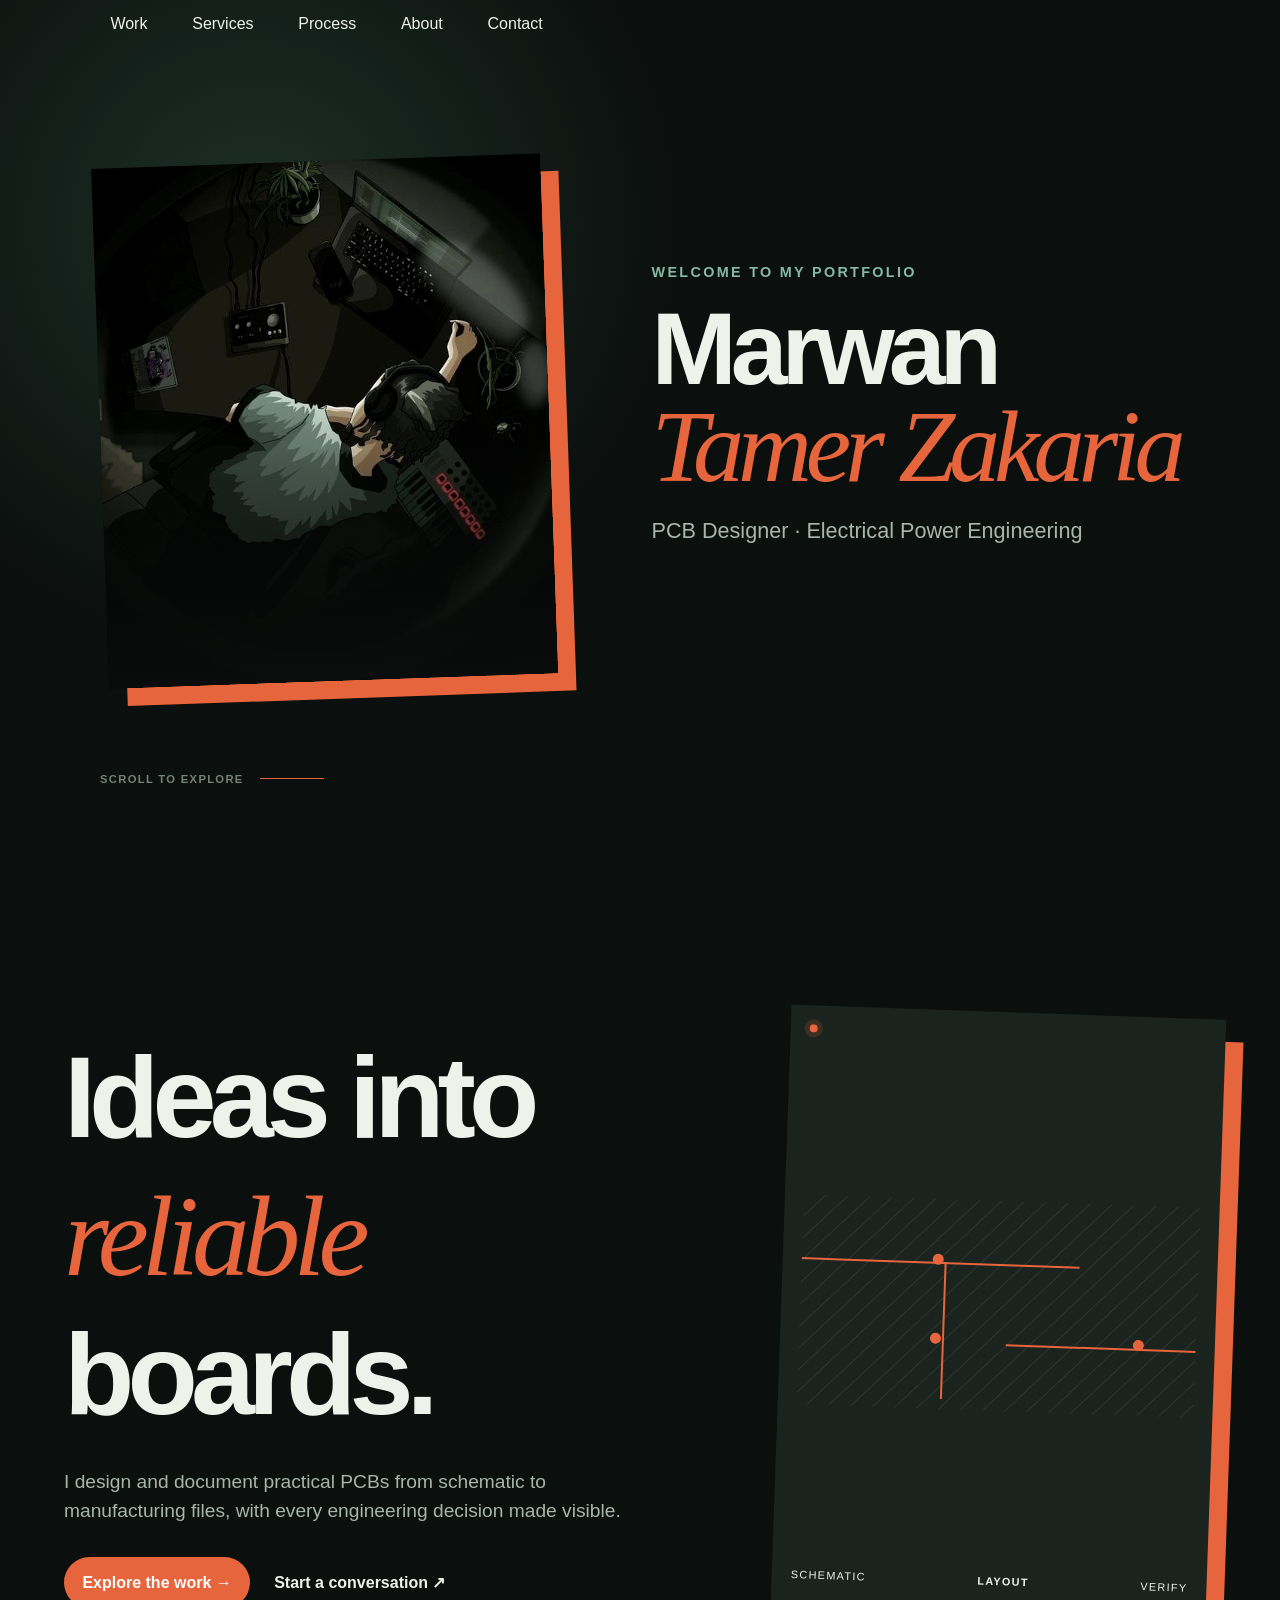
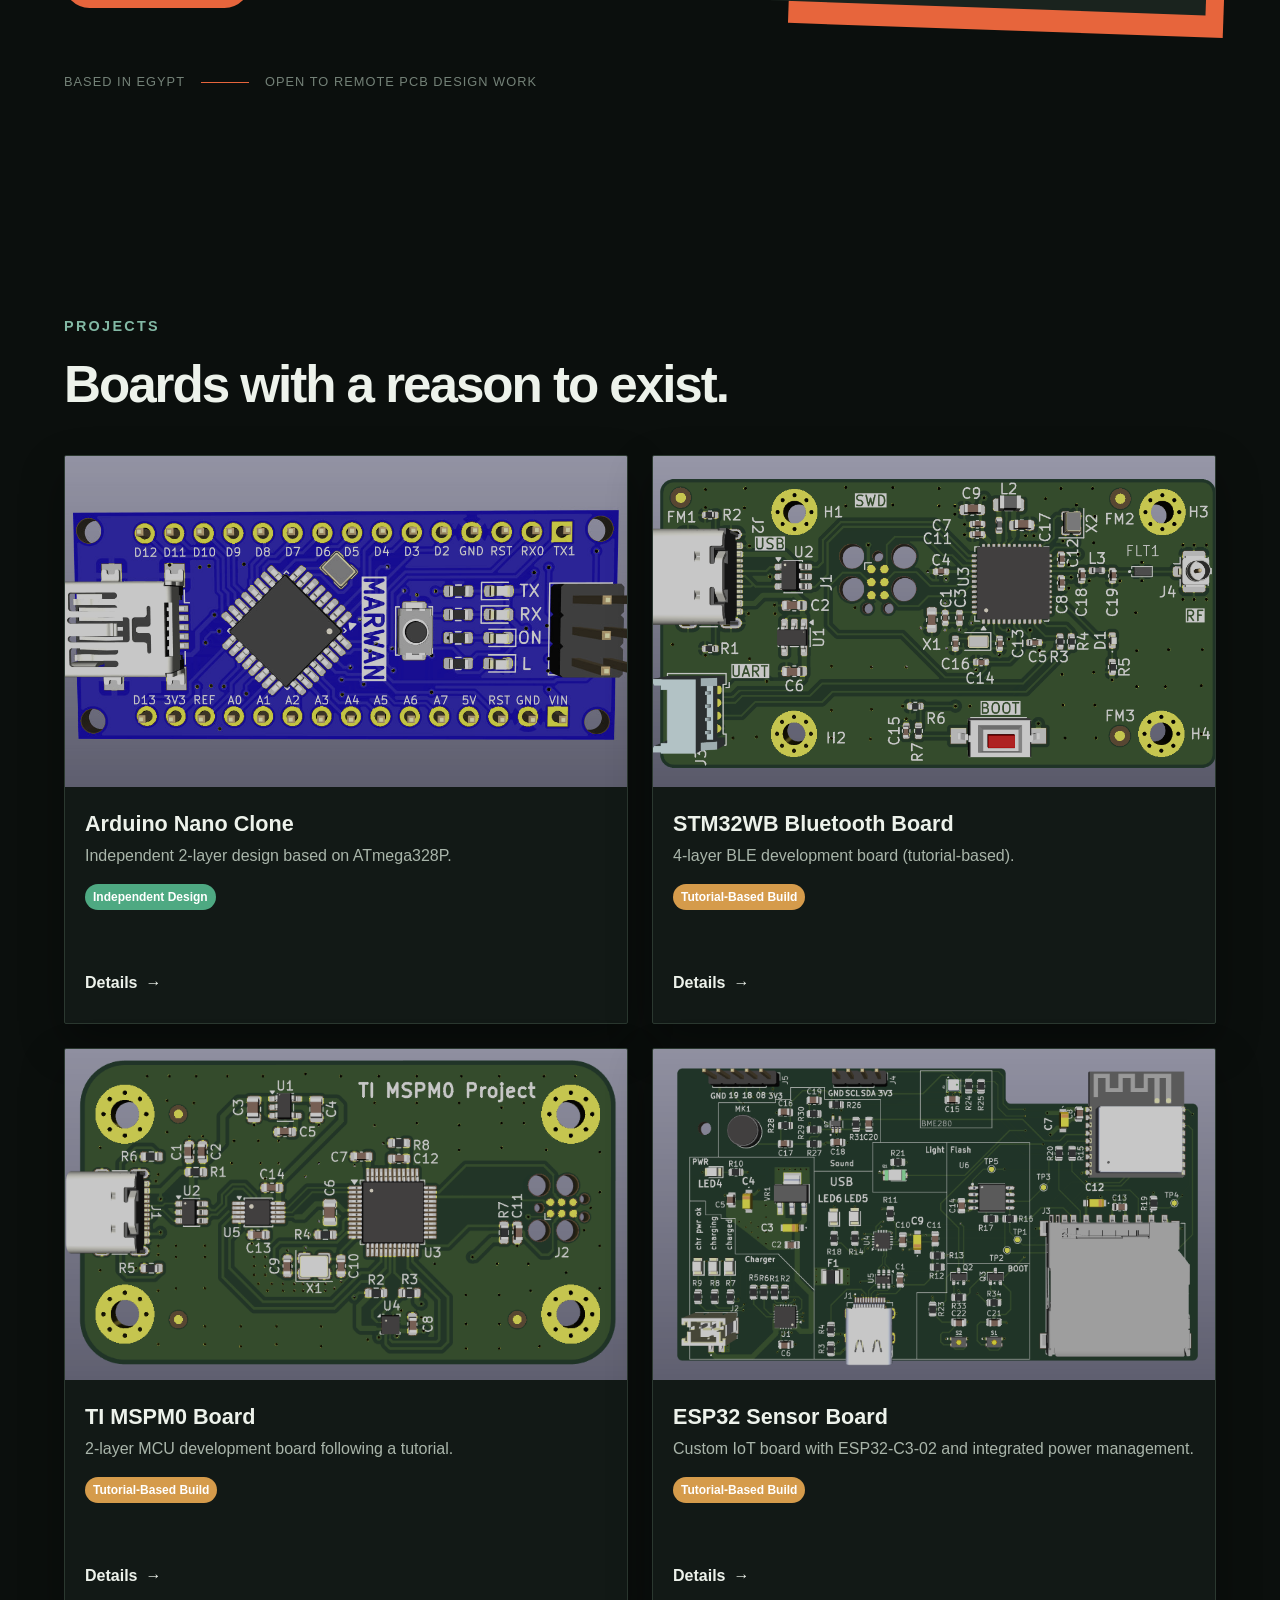
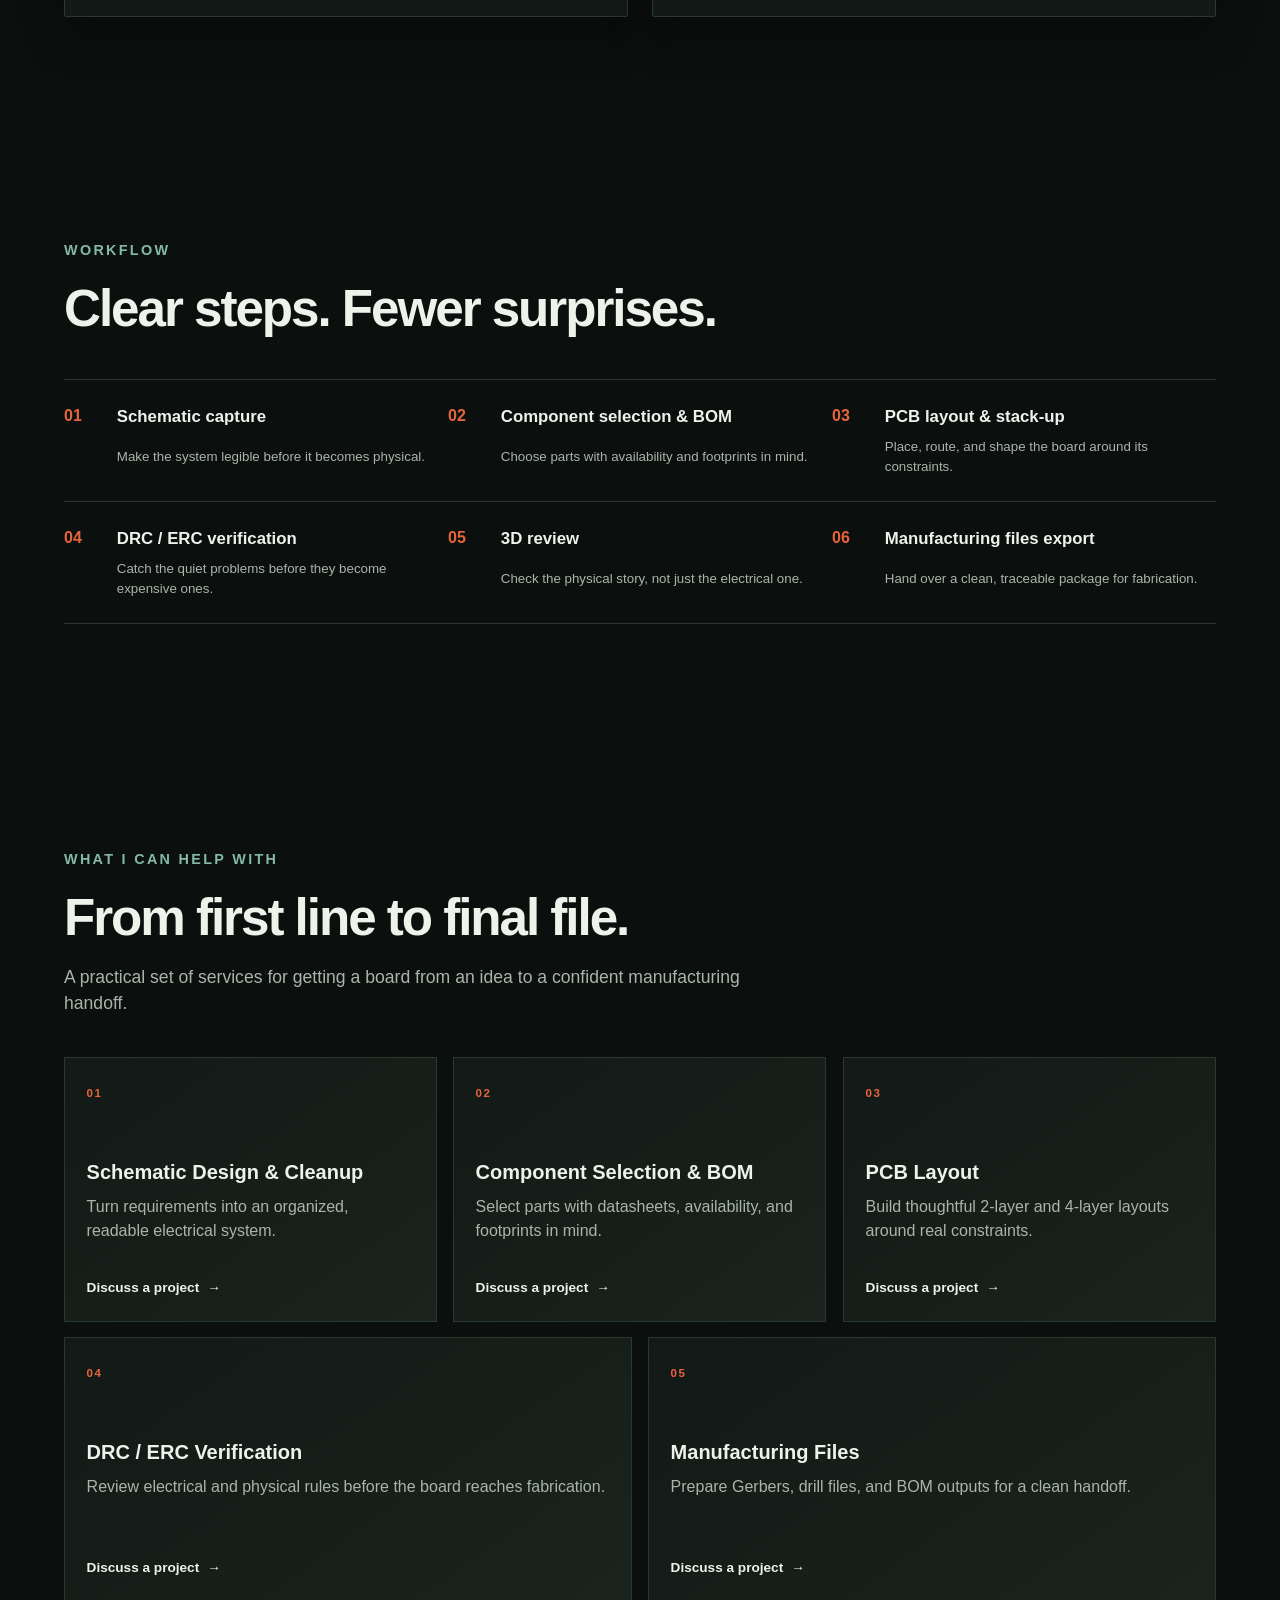
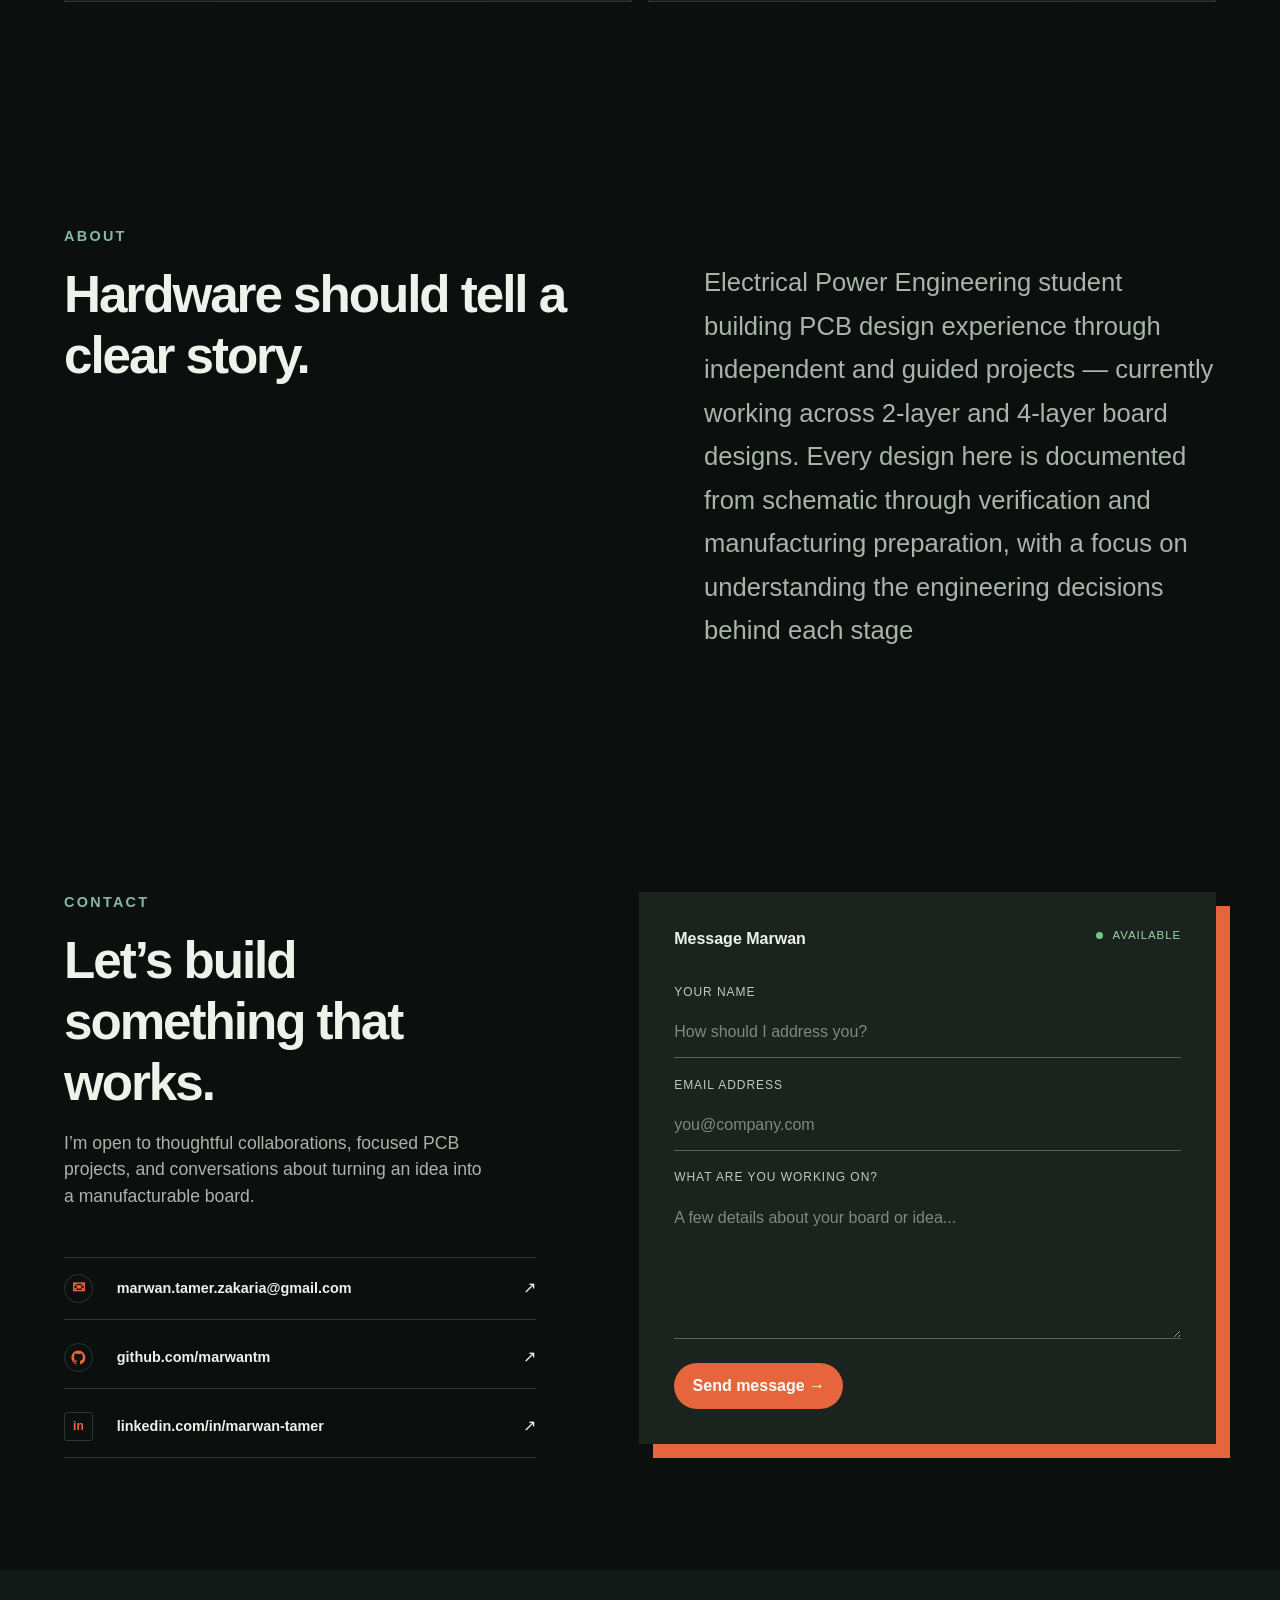
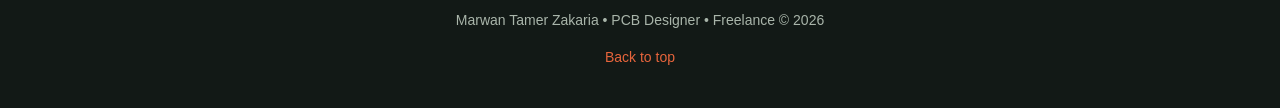
==== commit 30195757: "Update index.html" ====
--- a/index.html
+++ b/index.html
@@ -4,9 +4,9 @@
   <meta charset="UTF-8">
   <meta name="viewport" content="width=device-width, initial-scale=1.0">
   <title>PCB Designer | Freelance</title>
-  <meta name="description" content="Junior PCB designer portfolio showcasing an independent Arduino Nano clone and three tutorial‑based projects built with KiCad.">
+  <meta name="description" content="Junior PCB designer portfolio: schematic design, PCB layout, and manufacturing files.">
   <meta property="og:title" content="PCB Designer | Freelance" />
-  <meta property="og:description" content="Junior PCB designer portfolio showcasing an independent Arduino Nano clone and three tutorial‑based projects built with KiCad." />
+  <meta property="og:description" content="Junior PCB designer portfolio: schematic design, PCB layout, and manufacturing files." />
   <link rel="stylesheet" href="css/variables.css">
   <link rel="stylesheet" href="css/base.css">
   <link rel="stylesheet" href="css/components.css">
@@ -137,11 +137,11 @@
         <div class="contact-links">
           <a href="mailto:marwan.tamer.zakaria@gmail.com" aria-label="Email Marwan Tamer Zakaria"><span class="contact-icon" aria-hidden="true">&#9993;</span><strong>marwan.tamer.zakaria@gmail.com</strong><span aria-hidden="true">&#8599;</span></a>
           <a href="https://github.com/marwantm" target="_blank" rel="noopener" aria-label="Visit Marwan's GitHub"><span class="contact-icon contact-icon-github" aria-hidden="true"><svg viewBox="0 0 24 24"><path d="M12 2C6.48 2 2 6.58 2 12.24c0 4.52 2.87 8.35 6.84 9.7.5.1.68-.22.68-.49v-1.7c-2.78.62-3.37-1.38-3.37-1.38-.46-1.19-1.11-1.5-1.11-1.5-.91-.64.07-.63.07-.63 1 .07 1.53 1.06 1.53 1.06.9 1.58 2.36 1.12 2.94.86.09-.67.35-1.12.64-1.38-2.22-.26-4.56-1.14-4.56-5.06 0-1.12.39-2.03 1.03-2.75-.1-.26-.45-1.3.1-2.71 0 0 .84-.28 2.75 1.05A9.14 9.14 0 0 1 12 6.99c.85 0 1.7.12 2.49.36 1.91-1.33 2.75-1.05 2.75-1.05.55 1.41.2 2.45.1 2.71.64.72 1.03 1.63 1.03 2.75 0 3.93-2.35 4.8-4.58 5.05.36.32.68.94.68 1.9v2.82c0 .27.18.6.69.49A10.26 10.26 0 0 0 22 12.24C22 6.58 17.52 2 12 2Z"/></svg></span><strong>github.com/marwantm</strong><span aria-hidden="true">&#8599;</span></a>
-          <a href="https://www.linkedin.com/in/-marwan-tamer" target="_blank" rel="noopener" aria-label="Visit Marwan's LinkedIn"><span class="contact-icon contact-icon-linkedin" aria-hidden="true">in</span><strong>linkedin.com/in/-marwan-tamer</strong><span aria-hidden="true">&#8599;</span></a>
+          <a href="https://www.linkedin.com/in/marwan-tamer" target="_blank" rel="noopener" aria-label="Visit Marwan's LinkedIn"><span class="contact-icon contact-icon-linkedin" aria-hidden="true">in</span><strong>linkedin.com/in/marwan-tamer</strong><span aria-hidden="true">&#8599;</span></a>
         </div>
       </div>
       <form class="contact-form" action="https://api.web3forms.com/submit" method="POST">
-        <input type="hidden" name="access_key" value="YOUR_ACCESS_KEY_HERE">
+        <input type="hidden" name="access_key" value="5ae98600-b5a0-43cf-a18c-8f6b9c118b0d">
         <input type="hidden" name="subject" value="New portfolio inquiry">
         <input type="hidden" name="from_name" value="Portfolio Contact Form">
         <input class="honeypot" type="checkbox" name="botcheck" tabindex="-1" autocomplete="off" aria-hidden="true">
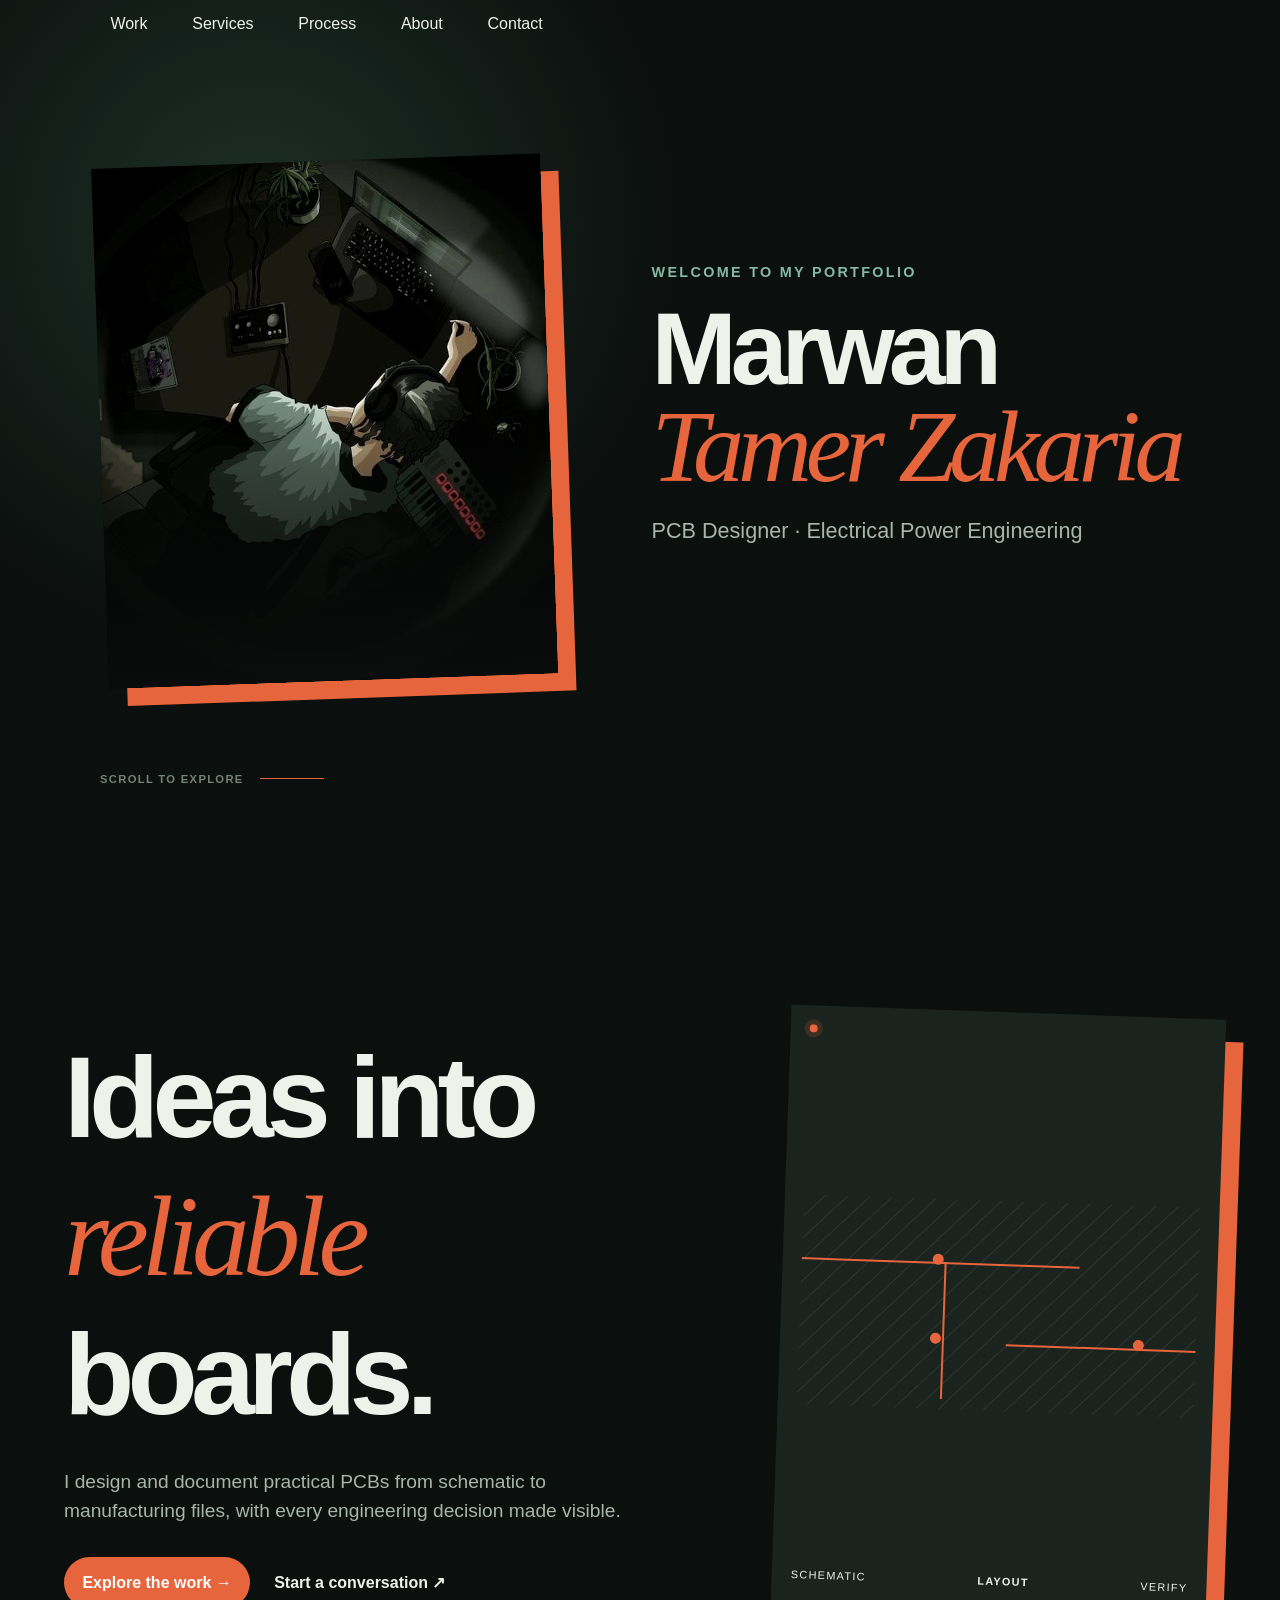
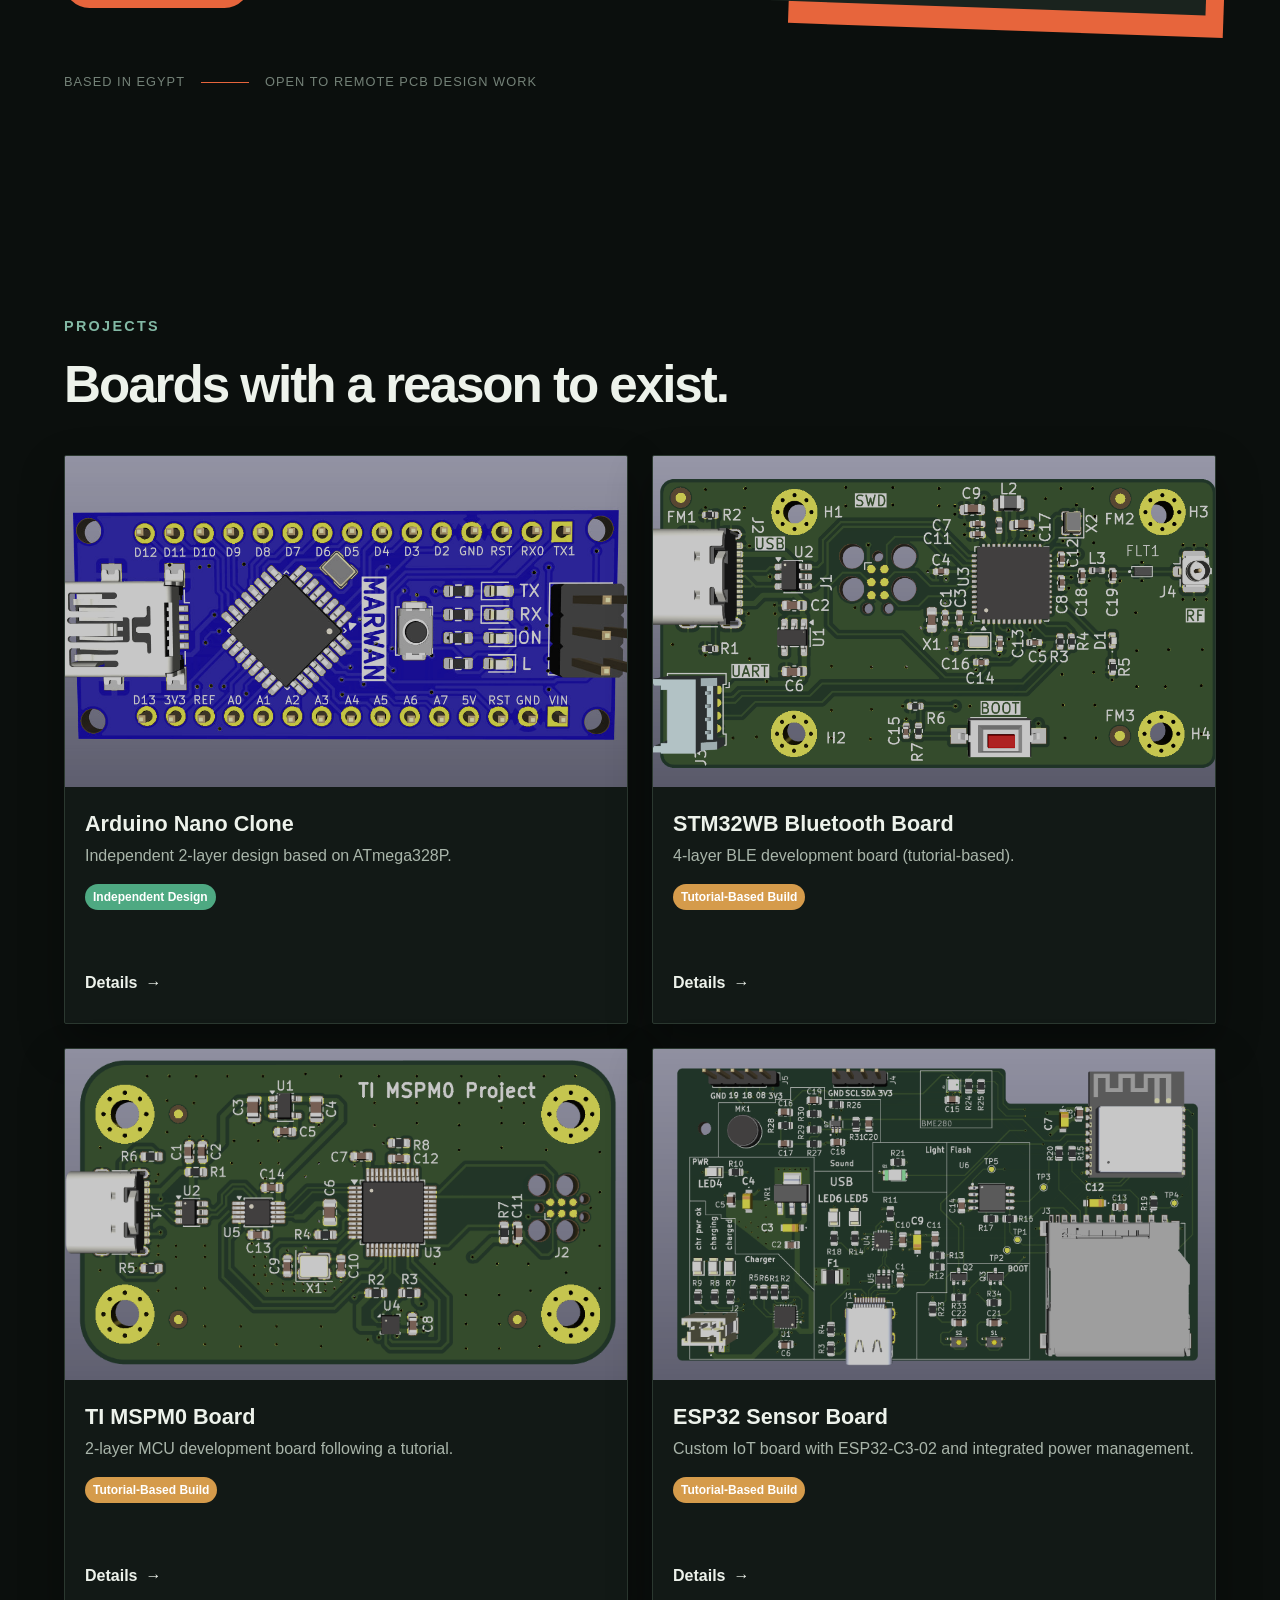
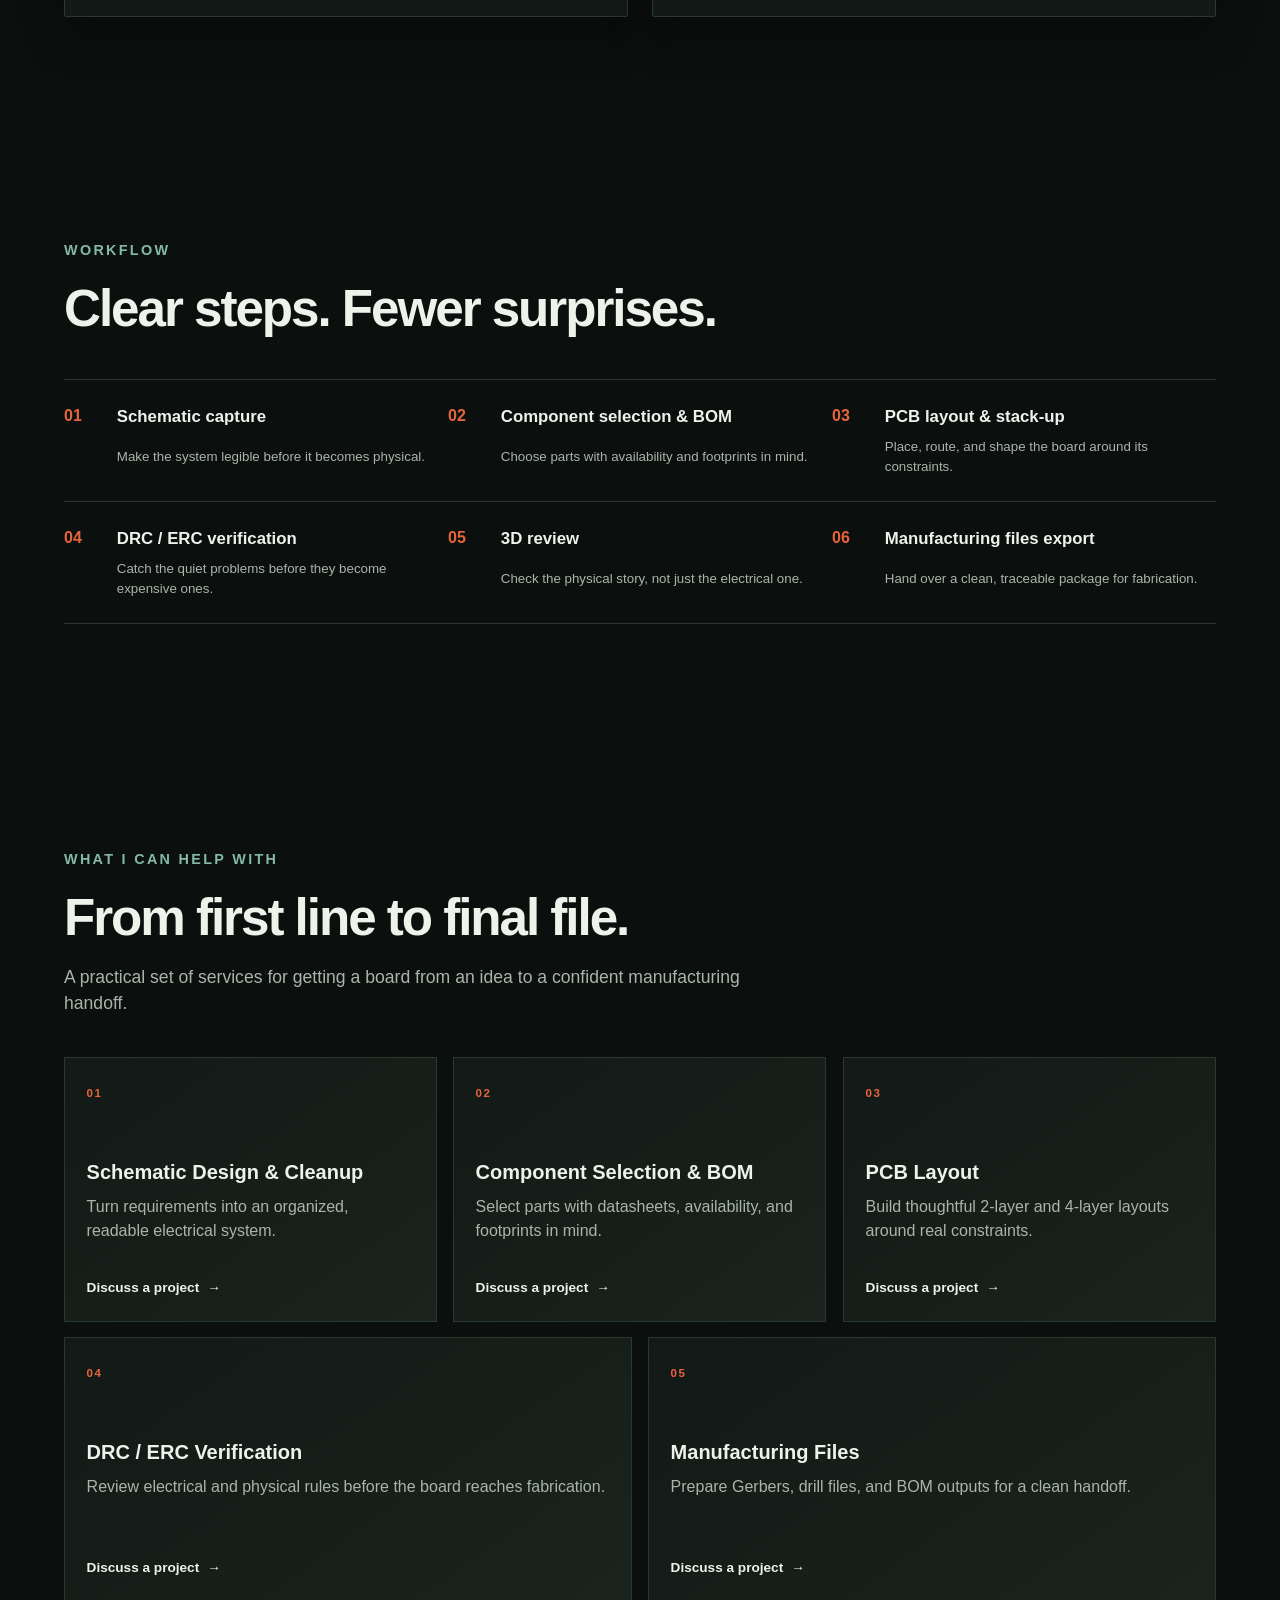
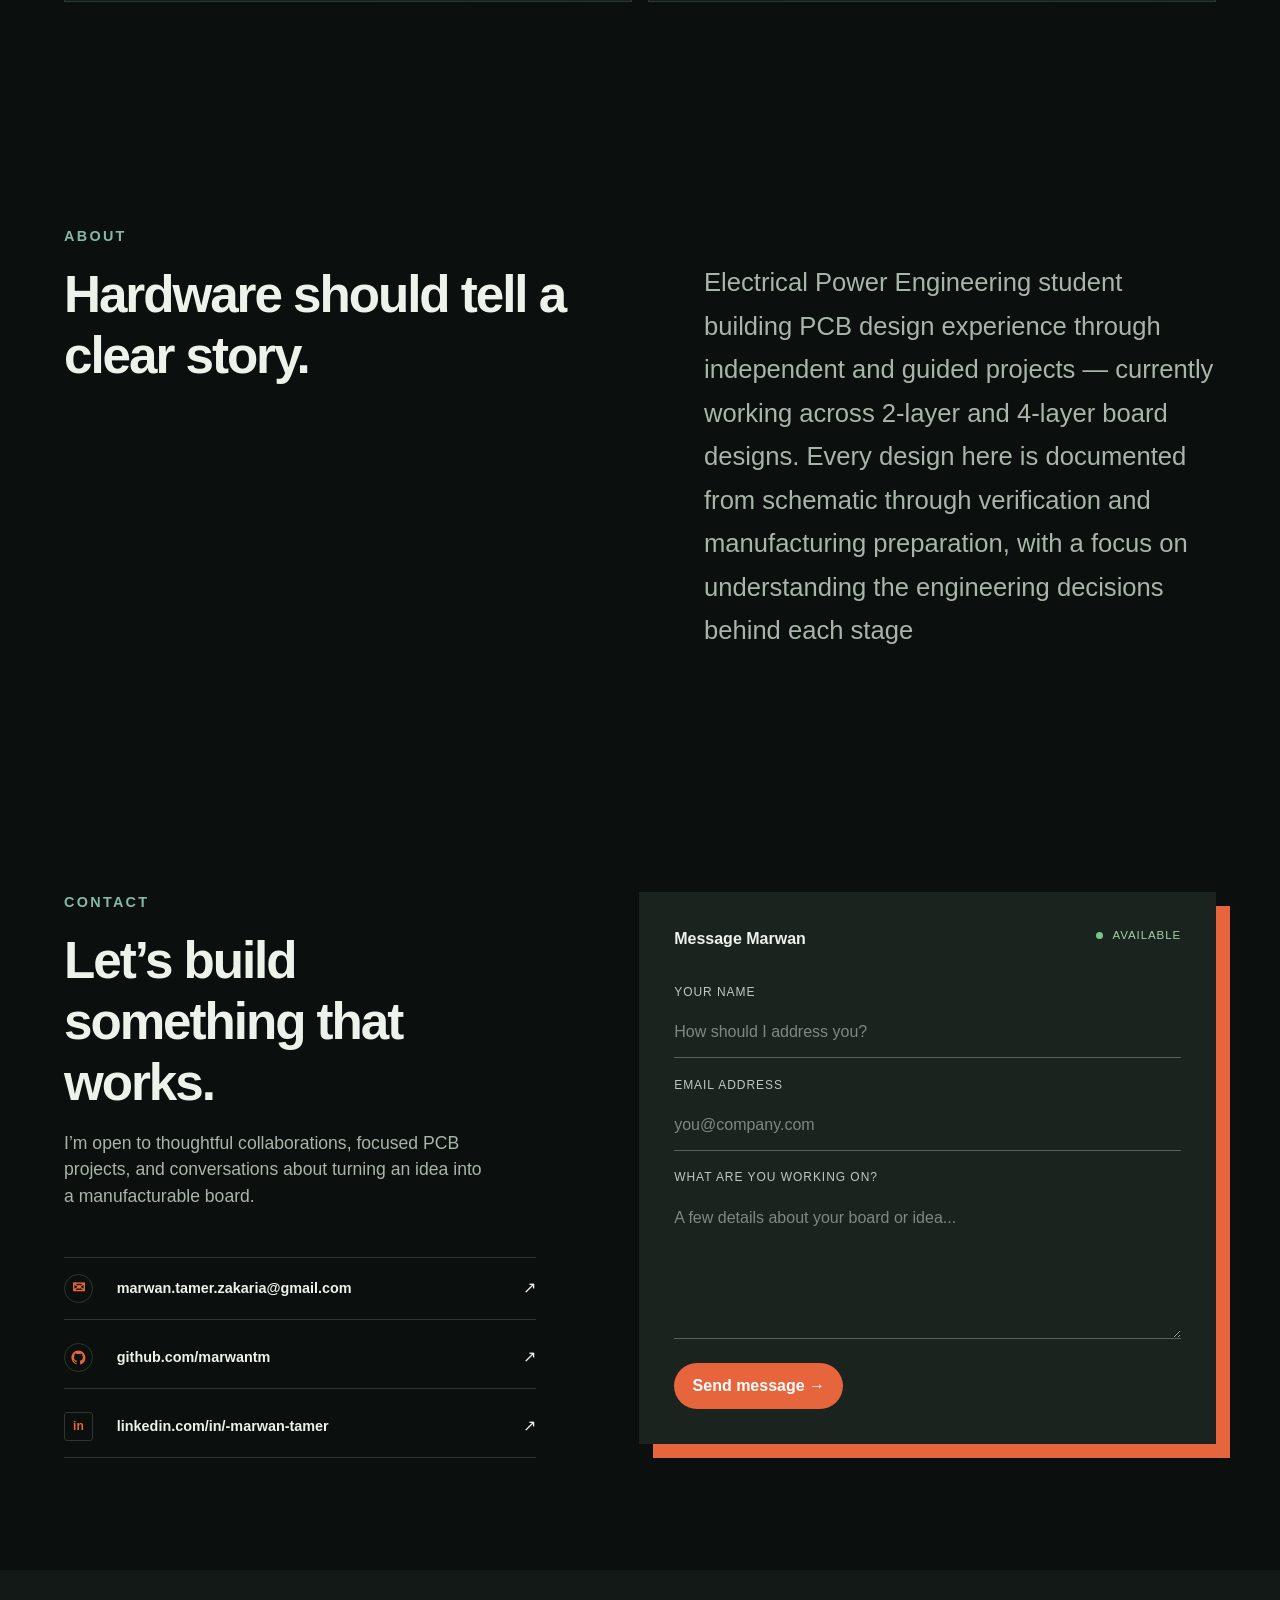
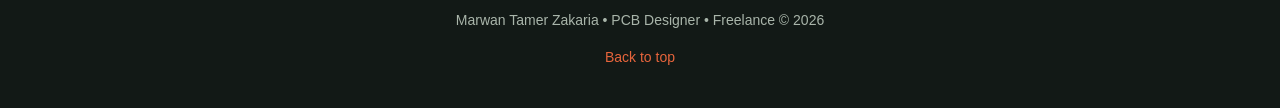
==== commit a9c5627a: "Update index.html" ====
--- a/index.html
+++ b/index.html
@@ -137,7 +137,7 @@
         <div class="contact-links">
           <a href="mailto:marwan.tamer.zakaria@gmail.com" aria-label="Email Marwan Tamer Zakaria"><span class="contact-icon" aria-hidden="true">&#9993;</span><strong>marwan.tamer.zakaria@gmail.com</strong><span aria-hidden="true">&#8599;</span></a>
           <a href="https://github.com/marwantm" target="_blank" rel="noopener" aria-label="Visit Marwan's GitHub"><span class="contact-icon contact-icon-github" aria-hidden="true"><svg viewBox="0 0 24 24"><path d="M12 2C6.48 2 2 6.58 2 12.24c0 4.52 2.87 8.35 6.84 9.7.5.1.68-.22.68-.49v-1.7c-2.78.62-3.37-1.38-3.37-1.38-.46-1.19-1.11-1.5-1.11-1.5-.91-.64.07-.63.07-.63 1 .07 1.53 1.06 1.53 1.06.9 1.58 2.36 1.12 2.94.86.09-.67.35-1.12.64-1.38-2.22-.26-4.56-1.14-4.56-5.06 0-1.12.39-2.03 1.03-2.75-.1-.26-.45-1.3.1-2.71 0 0 .84-.28 2.75 1.05A9.14 9.14 0 0 1 12 6.99c.85 0 1.7.12 2.49.36 1.91-1.33 2.75-1.05 2.75-1.05.55 1.41.2 2.45.1 2.71.64.72 1.03 1.63 1.03 2.75 0 3.93-2.35 4.8-4.58 5.05.36.32.68.94.68 1.9v2.82c0 .27.18.6.69.49A10.26 10.26 0 0 0 22 12.24C22 6.58 17.52 2 12 2Z"/></svg></span><strong>github.com/marwantm</strong><span aria-hidden="true">&#8599;</span></a>
-          <a href="https://www.linkedin.com/in/marwan-tamer" target="_blank" rel="noopener" aria-label="Visit Marwan's LinkedIn"><span class="contact-icon contact-icon-linkedin" aria-hidden="true">in</span><strong>linkedin.com/in/marwan-tamer</strong><span aria-hidden="true">&#8599;</span></a>
+          <a href="https://www.linkedin.com/in/-marwan-tamer" target="_blank" rel="noopener" aria-label="Visit Marwan's LinkedIn"><span class="contact-icon contact-icon-linkedin" aria-hidden="true">in</span><strong>linkedin.com/in/-marwan-tamer</strong><span aria-hidden="true">&#8599;</span></a>
         </div>
       </div>
       <form class="contact-form" action="https://api.web3forms.com/submit" method="POST">
